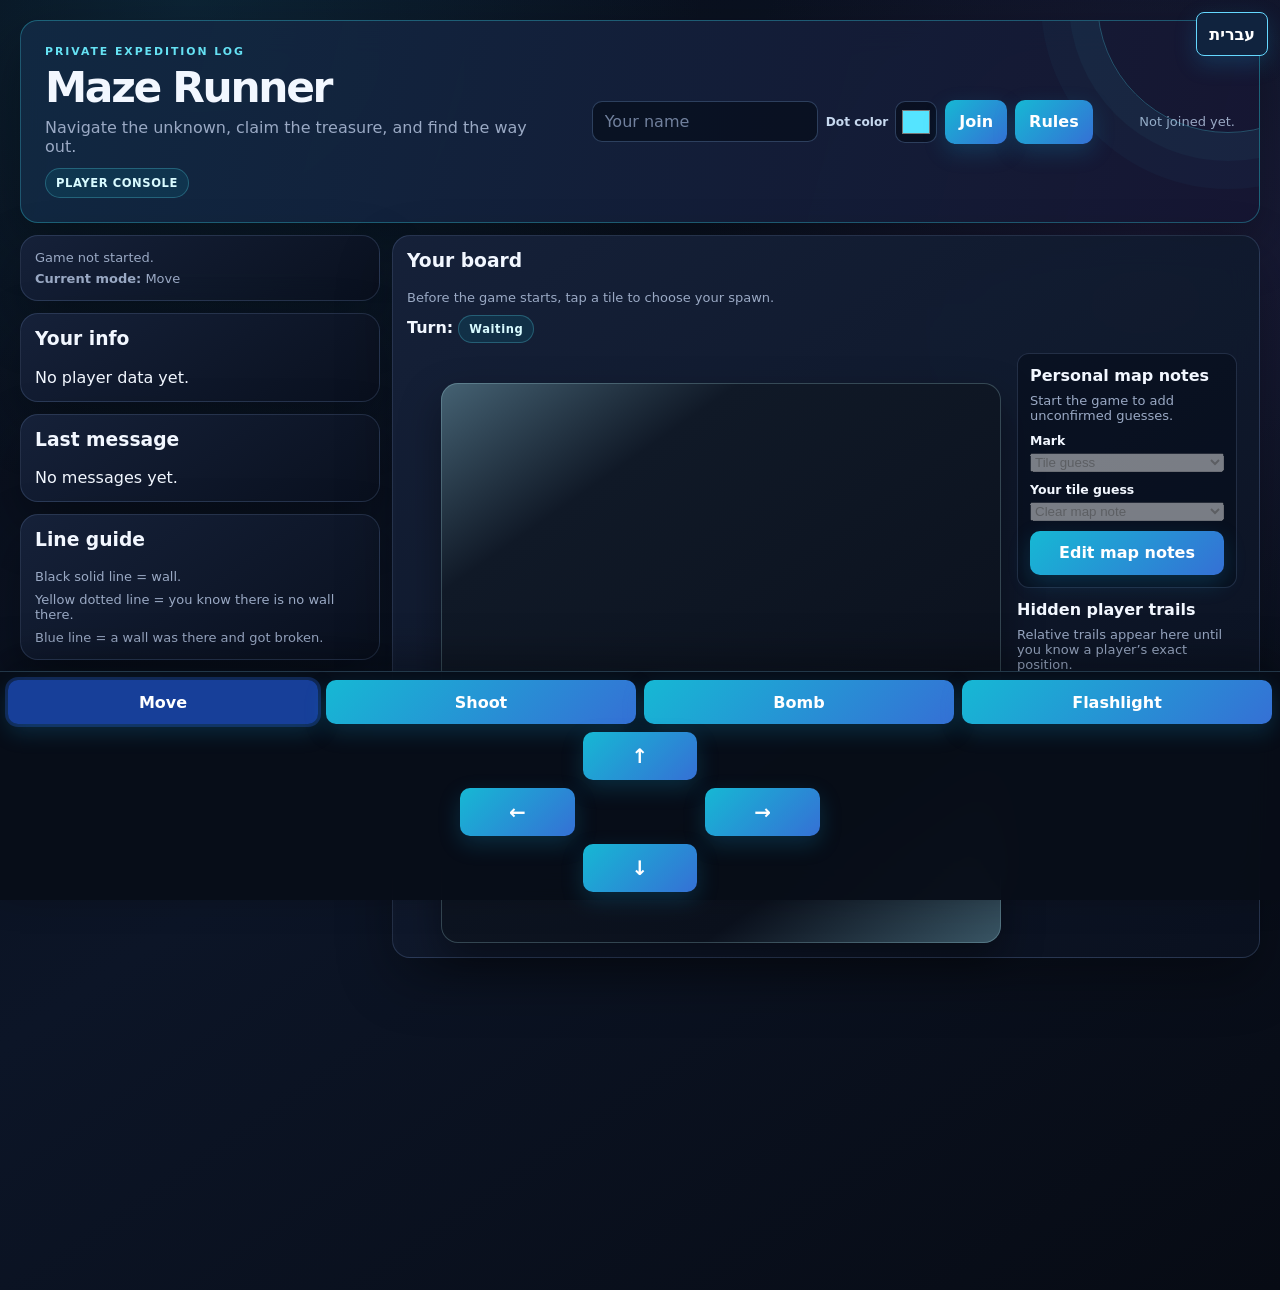
==== templates/index.html @ aaa7fb92 "Update index.html" ====
<!DOCTYPE html>
<html lang="en">
<head>
  <meta charset="UTF-8" />
  <title>Maze Game - Player</title>
  <meta name="viewport" content="width=device-width, initial-scale=1, viewport-fit=cover" />
  <script src="https://cdn.socket.io/4.7.5/socket.io.min.js"></script>
  <style>
    :root {
      --bg: #f2f3f7;
      --card: #ffffff;
      --text: #222;
      --muted: #666;
      --blue: #2f6df6;
      --blue-dark: #2357c8;
      --border: #e6e8ef;
      --shadow: 0 2px 10px rgba(0,0,0,0.06);
      --radius: 12px;
      --board-size: min(92vw, 520px);
      --cell-gap: 2px;
    }

    * { box-sizing: border-box; }
    body {
      margin: 0;
      font-family: Arial, sans-serif;
      background: var(--bg);
      color: var(--text);
      -webkit-tap-highlight-color: transparent;
    }

    .wrap {
      max-width: 1200px;
      margin: 0 auto;
      padding: 12px;
      padding-bottom: 220px;
    }

    .card {
      background: var(--card);
      border-radius: var(--radius);
      padding: 14px;
      box-shadow: var(--shadow);
      margin-bottom: 12px;
    }

    .layout {
      display: grid;
      grid-template-columns: 360px 1fr;
      gap: 12px;
      align-items: start;
    }

    .row {
      display: flex;
      gap: 8px;
      flex-wrap: wrap;
      align-items: center;
    }

    input, button, a.rulesBtn { font: inherit; }

    input {
      padding: 10px 12px;
      border-radius: 10px;
      border: 1px solid #ccc;
      min-width: 0;
    }

    button, a.rulesBtn {
      padding: 12px 14px;
      border: none;
      border-radius: 10px;
      cursor: pointer;
      background: var(--blue);
      color: white;
      min-height: 44px;
      text-decoration: none;
      display: inline-flex;
      align-items: center;
      justify-content: center;
    }

    button:hover, a.rulesBtn:hover { background: var(--blue-dark); }

    button.activeMode {
      outline: 3px solid rgba(47,109,246,0.25);
      background: #173f99;
    }

    .small {
      color: var(--muted);
      font-size: 13px;
    }

    .turnBadge {
      display: inline-block;
      padding: 6px 10px;
      border-radius: 999px;
      background: #111;
      color: white;
      font-size: 13px;
    }

    .turnBadge.yourTurn {
      background: #1e8e4e;
      border-color: #9af2ba;
      color: white;
      box-shadow: 0 0 0 3px rgba(112, 238, 154, 0.23), 0 0 22px rgba(76, 226, 128, 0.48);
      animation: turnPulse 1.15s ease-in-out infinite alternate;
    }

    @keyframes turnPulse {
      from { transform: scale(1); }
      to { transform: scale(1.06); }
    }

    .pill {
      display: inline-block;
      border-radius: 999px;
      padding: 6px 10px;
      background: #eef2ff;
      font-size: 13px;
      margin: 3px 4px 0 0;
    }

    .logs {
      max-height: 220px;
      overflow: auto;
      background: #fafafa;
      border: 1px solid var(--border);
      border-radius: 10px;
      padding: 8px;
      font-size: 14px;
    }

    .logs div {
      padding: 4px 0;
      border-bottom: 1px solid #efefef;
    }

    .boardOuter {
      display: grid;
      grid-template-columns: 28px 1fr;
      grid-template-rows: 24px 1fr;
      gap: 6px;
      align-items: start;
    }

    .cornerBox {
      width: 28px;
      height: 24px;
    }

    .colLabels {
      display: grid;
      grid-template-columns: repeat(10, 1fr);
      width: var(--board-size);
      font-size: 12px;
      color: var(--muted);
      text-align: center;
      font-weight: bold;
    }

    .rowLabels {
      display: grid;
      grid-template-rows: repeat(10, 1fr);
      height: var(--board-size);
      font-size: 12px;
      color: var(--muted);
      text-align: center;
      font-weight: bold;
    }

    .rowLabel {
      display: flex;
      align-items: center;
      justify-content: center;
    }

    .board {
      width: var(--board-size);
      height: var(--board-size);
      display: grid;
      grid-template-columns: repeat(10, 1fr);
      grid-template-rows: repeat(10, 1fr);
      gap: var(--cell-gap);
      touch-action: manipulation;
    }

    .cell {
      position: relative;
      overflow: hidden;
      border-radius: 6px;
      background: #c9d0dc;
      aspect-ratio: 1 / 1;
      cursor: pointer;
    }

    .cell img {
      width: 100%;
      height: 100%;
      display: block;
      object-fit: cover;
      user-select: none;
      pointer-events: none;
    }

    .unknown {
      background: #bfc7d4;
    }

    .playerTag {
      position: absolute;
      right: 2px;
      bottom: 2px;
      font-size: 9px;
      padding: 1px 4px;
      border-radius: 10px;
      background: rgba(0,0,0,0.78);
      color: white;
      max-width: 44px;
      overflow: hidden;
      white-space: nowrap;
      text-overflow: ellipsis;
      pointer-events: none;
      z-index: 6;
    }

    .youTag {
      background: rgba(47,109,246,0.95);
    }

    .edgeLine {
      position: absolute;
      pointer-events: none;
      z-index: 4;
    }

    .edgeTop, .edgeBottom {
      left: 12%;
      width: 76%;
      height: 0;
    }

    .edgeLeft, .edgeRight {
      top: 12%;
      height: 76%;
      width: 0;
    }

    .edgeTop { top: 0; }
    .edgeBottom { bottom: 0; }
    .edgeLeft { left: 0; }
    .edgeRight { right: 0; }

    .wallEdgeTop, .wallEdgeBottom {
      border-top: 3px solid rgba(0,0,0,0.95);
    }

    .wallEdgeLeft, .wallEdgeRight {
      border-left: 3px solid rgba(0,0,0,0.95);
    }

    .openEdgeTop, .openEdgeBottom {
      border-top: 2px dotted #ffd84d;
    }

    .openEdgeLeft, .openEdgeRight {
      border-left: 2px dotted #ffd84d;
    }

    .brokenEdgeTop, .brokenEdgeBottom {
      border-top: 3px solid #1e7bff;
    }

    .brokenEdgeLeft, .brokenEdgeRight {
      border-left: 3px solid #1e7bff;
    }

    .manualWallEdgeTop, .manualWallEdgeBottom { border-top: 2px dashed #d989ff; }
    .manualWallEdgeLeft, .manualWallEdgeRight { border-left: 2px dashed #d989ff; }

    .actionBar {
      position: fixed;
      left: 0;
      right: 0;
      bottom: 0;
      z-index: 50;
      background: rgba(255,255,255,0.98);
      border-top: 1px solid var(--border);
      box-shadow: 0 -4px 12px rgba(0,0,0,0.05);
      padding: 8px;
      padding-bottom: calc(8px + env(safe-area-inset-bottom));
    }

    .modeButtons {
      display: grid;
      grid-template-columns: repeat(4, 1fr);
      gap: 8px;
      margin-bottom: 8px;
    }

    .boardWorkspace {
      display: flex;
      align-items: flex-start;
      gap: 16px;
    }

    .mapNotesPanel {
      width: 220px;
      padding: 12px;
      border: 1px solid var(--border);
      border-radius: 12px;
      background: rgba(4, 10, 20, 0.45);
    }

    .mapNotesPanel h4 { margin: 0 0 8px; }
    .mapNotesPanel label { display: block; margin: 10px 0 4px; font-size: 0.78rem; font-weight: 700; }
    .mapNotesPanel select, .mapNotesPanel button { width: 100%; }

    .mapSidePanels { width: 220px; flex: 0 0 220px; display: grid; gap: 12px; }
    .otherMapsPanel { max-height: 390px; overflow-y: auto; padding-right: 3px; }
    .otherMapsPanel h4 { margin: 0 0 8px; }
    .trailCard { margin: 0 0 10px; padding: 9px; border: 1px solid rgba(120, 184, 213, 0.22); border-radius: 10px; background: rgba(5, 13, 25, 0.48); }
    .trailTitle { display: flex; justify-content: space-between; gap: 6px; margin-bottom: 6px; font-size: 0.76rem; font-weight: 800; }
    .trailBoard { display: grid; grid-template-columns: repeat(10, 1fr); gap: 2px; aspect-ratio: 1; }
    .trailCell { position: relative; min-width: 0; background: #101a29; border-radius: 2px; overflow: hidden; }
    .trailCell.unknown { background: #17233a; }
    .trailCell img { display: block; width: 100%; height: 100%; object-fit: cover; }
    .trailDot { position: absolute; width: 7px; height: 7px; left: 50%; top: 50%; transform: translate(-50%, -50%); border: 1px solid #07101d; border-radius: 50%; background: var(--trail-color); z-index: 7; }
    .trailGuess { position: absolute; top: 0; right: 1px; z-index: 6; color: #201500; font-size: 8px; font-weight: 900; }

    .manualGuess {
      position: absolute;
      top: 2px;
      right: 3px;
      z-index: 6;
      color: #201500;
      background: #f6c85a;
      border: 1px solid rgba(255,255,255,0.75);
      border-radius: 50%;
      width: 14px;
      height: 14px;
      line-height: 13px;
      text-align: center;
      font-size: 10px;
      font-weight: 900;
    }

    .arrowPad {
      display: grid;
      grid-template-columns: repeat(3, 1fr);
      gap: 8px;
      max-width: 360px;
      margin: 0 auto;
      direction: ltr;
    }

    .arrowPad .spacer { visibility: hidden; }

    .arrowBtn {
      font-size: 20px;
      font-weight: bold;
      min-height: 48px;
    }

    @media (max-width: 920px) {
      .layout { grid-template-columns: 1fr; }
    }

    @media (max-width: 640px) {
      .wrap {
        padding: 10px;
        padding-bottom: 260px;
      }

      .row {
        flex-direction: column;
        align-items: stretch;
      }

      .row input, .row button, .row a.rulesBtn {
        width: 100%;
      }

      .modeButtons {
        grid-template-columns: repeat(2, 1fr);
      }

      .boardWorkspace { align-items: stretch; flex-direction: column; }
      .mapSidePanels { width: auto; flex-basis: auto; }

      .board {
        width: min(96vw, 420px);
        height: min(96vw, 420px);
      }

      .colLabels { width: min(96vw, 420px); }
      .rowLabels { height: min(96vw, 420px); }
      .logs { max-height: 180px; }
    }
    /* Expedition-console visual system */
    :root {
      --bg: #080d18; --card: rgba(15, 24, 42, 0.92); --text: #f2f7ff; --muted: #9aa9c4;
      --blue: #16b8d4; --blue-dark: #0a8aa7; --border: rgba(133, 167, 218, 0.2);
      --shadow: 0 22px 55px rgba(0, 0, 0, 0.32); --radius: 18px;
      --board-size: min(92vw, 560px); --cell-gap: 3px;
    }
    body {
      min-height: 100vh; font-family: Inter, ui-sans-serif, system-ui, -apple-system, BlinkMacSystemFont, "Segoe UI", sans-serif;
      background: radial-gradient(circle at 15% 0%, rgba(24, 104, 139, 0.24), transparent 32rem), radial-gradient(circle at 90% 18%, rgba(97, 57, 143, 0.18), transparent 28rem), linear-gradient(145deg, #080d18 0%, #0c1527 48%, #070b14 100%);
      color: var(--text);
    }
    .wrap { max-width: 1320px; padding: 20px 20px calc(320px + env(safe-area-inset-bottom)); }
    .card { background: linear-gradient(145deg, rgba(22, 34, 58, 0.96), rgba(10, 17, 31, 0.96)); border: 1px solid var(--border); border-radius: var(--radius); box-shadow: var(--shadow); backdrop-filter: blur(16px); }
    .hero { display: flex; align-items: center; justify-content: space-between; gap: 20px; overflow: hidden; position: relative; padding: 24px; border-color: rgba(51, 203, 222, 0.36); background: linear-gradient(105deg, rgba(17, 41, 66, 0.98), rgba(22, 22, 50, 0.94)); }
    .hero::after { content: ""; position: absolute; width: 260px; height: 260px; right: -100px; top: -150px; border: 1px solid rgba(74, 215, 236, 0.3); border-radius: 50%; box-shadow: 0 0 0 28px rgba(74, 215, 236, 0.04), 0 0 0 56px rgba(74, 215, 236, 0.03); }
    .eyebrow { margin: 0 0 5px; color: #65e1f3; font-size: 0.68rem; font-weight: 800; letter-spacing: 0.18em; }
    .hero h1 { margin: 0; font-size: clamp(1.8rem, 4vw, 2.65rem); letter-spacing: -0.055em; }
    .hero p { margin: 6px 0 0; color: var(--muted); max-width: 500px; }
    .hero .row { position: relative; z-index: 1; }
    .role-chip, .turnBadge, .pill { border: 1px solid rgba(91, 217, 237, 0.28); background: rgba(10, 109, 134, 0.22); color: #d9fbff; letter-spacing: 0.05em; font-size: 0.72rem; font-weight: 800; }
    .role-chip { display: inline-flex; padding: 7px 10px; border-radius: 999px; margin-top: 12px; }
    .small { color: var(--muted); }
    input { color: var(--text); background: rgba(4, 10, 22, 0.6); border-color: rgba(123, 163, 218, 0.32); }
    input::placeholder { color: #71809d; }
    .colorPicker { display: inline-flex; align-items: center; gap: 7px; color: #c7d9ef; font-size: 0.76rem; font-weight: 750; white-space: nowrap; }
    .colorPicker input { width: 42px; min-width: 42px; height: 42px; padding: 4px; cursor: pointer; }
    button, a.rulesBtn { background: linear-gradient(135deg, #16b8d4, #3570d5); box-shadow: 0 8px 22px rgba(16, 156, 210, 0.22); font-weight: 750; }
    button:hover, a.rulesBtn:hover { background: linear-gradient(135deg, #32cde4, #4b82e0); }
    .logs { max-height: 280px; overflow-y: auto; overflow-x: hidden; background: rgba(4, 10, 20, 0.5); border-color: var(--border); color: #c6d4e9; }
    .logs div { min-height: 25px; border-color: rgba(148, 173, 209, 0.12); }
    #playerInfo, #lastMessage { max-height: 150px; overflow-y: auto; overflow-x: hidden; }
    .colLabels, .rowLabels { color: #b5c2d8; letter-spacing: 0.04em; }
    .board { padding: 9px; gap: var(--cell-gap); border-radius: 17px; background: linear-gradient(145deg, #456273, #101927 22%, #0b111d 78%, #395564); box-shadow: inset 0 0 0 1px rgba(176, 229, 237, 0.24), 0 18px 40px rgba(0,0,0,0.38); }
    .cell { border-radius: 5px; background: #101a29; box-shadow: inset 0 0 0 1px rgba(157, 199, 221, 0.12); transition: transform 150ms ease, filter 150ms ease; }
    .cell:hover { transform: translateY(-1px); filter: brightness(1.14); }
    .cell img { transform: scale(1.02); }
    .unknown { background: radial-gradient(circle at 35% 35%, rgba(65, 87, 123, 0.55), transparent 18%), linear-gradient(135deg, #17233a, #0b1220 65%); }
    .playerTag {
      left: 50%; right: auto; bottom: 4px; transform: translateX(-50%); padding: 0 0 11px;
      max-width: 86px; overflow: visible; border: 0; border-radius: 0; background: transparent;
      color: #ffffff; font-size: 9px; font-weight: 800; text-align: center;
      text-shadow: 1px 1px 0 #07101d, -1px -1px 0 #07101d, 1px -1px 0 #07101d, -1px 1px 0 #07101d;
      box-shadow: none;
    }
    .playerTag::after {
      content: ""; position: absolute; left: 50%; bottom: 0; width: 8px; height: 8px;
      transform: translateX(-50%); border: 2px solid #08101c; border-radius: 50%;
      background: var(--player-color, #ffcc55); box-shadow: 0 0 0 1px rgba(255,255,255,.28);
    }
    .youTag { background: transparent; }
    .youTag::after { background: #55e4ff; }
    .wallEdgeTop, .wallEdgeBottom { border-top-color: rgba(2, 5, 10, 0.98); }
    .wallEdgeLeft, .wallEdgeRight { border-left-color: rgba(2, 5, 10, 0.98); }
    .openEdgeTop, .openEdgeBottom { border-top-color: #f6c85a; }
    .openEdgeLeft, .openEdgeRight { border-left-color: #f6c85a; }
    .brokenEdgeTop, .brokenEdgeBottom { border-top-color: #52d8ff; }
    .brokenEdgeLeft, .brokenEdgeRight { border-left-color: #52d8ff; }
    .actionBar { background: rgba(8, 13, 24, 0.94); border-top-color: rgba(120, 184, 213, 0.25); box-shadow: 0 -12px 40px rgba(0,0,0,0.32); backdrop-filter: blur(20px); }
    @media (max-width: 640px) {
      :root { --board-size: min(calc(100vw - 82px), 420px); }
      .wrap { padding: 10px 10px calc(390px + env(safe-area-inset-bottom)); }
      .hero { align-items: flex-start; flex-direction: column; }
      .board { width: var(--board-size); height: var(--board-size); }
      .colLabels { width: var(--board-size); }
      .rowLabels { height: var(--board-size); }
      .logs { max-height: 220px; }
    }
  </style>
</head>
<body>
<div class="wrap">
  <div class="card hero">
    <div>
      <div class="eyebrow">PRIVATE EXPEDITION LOG</div>
      <h1>Maze Runner</h1>
      <p>Navigate the unknown, claim the treasure, and find the way out.</p>
      <span class="role-chip">PLAYER CONSOLE</span>
    </div>
    <div class="row">
      <input id="nameInput" placeholder="Your name">
      <label class="colorPicker" title="Choose your player dot color">
        <span>Dot color</span>
        <input id="colorInput" type="color" value="#55e4ff" aria-label="Player dot color">
      </label>
      <button onclick="joinPlayer()">Join</button>
      <a
        class="rulesBtn"
        href="https://docs.google.com/document/d/1V2dLYzytEPp-pj8lYusuTic1JNMxjCUr5TD_5PVWVbE/edit?tab=t.0"
        target="_blank"
        rel="noopener noreferrer"
      >Rules</a>
    </div>
    <div class="small" id="joinStatus">Not joined yet.</div>
  </div>

  <div class="layout">
    <div>
      <div class="card">
        <div class="small" id="gameStatus">Game not started.</div>
        <div class="small" id="socketInfo"></div>
        <div class="small" style="margin-top:6px;"><strong>Current mode:</strong> <span id="modeLabel">Move</span></div>
      </div>

      <div class="card">
        <h3 style="margin-top:0;">Your info</h3>
        <div id="playerInfo">No player data yet.</div>
      </div>

      <div class="card">
        <h3 style="margin-top:0;">Last message</h3>
        <div id="lastMessage">No messages yet.</div>
      </div>

      <div class="card">
        <h3 style="margin-top:0;">Line guide</h3>
        <div class="small">Black solid line = wall.</div>
        <div class="small" style="margin-top:8px;">Yellow dotted line = you know there is no wall there.</div>
        <div class="small" style="margin-top:8px;">Blue line = a wall was there and got broken.</div>
      </div>

      <div class="card">
        <h3 style="margin-top:0;">Recent log</h3>
        <div class="logs" id="logs"></div>
      </div>
    </div>

    <div>
      <div class="card">
        <h3 id="boardTitle" style="margin-top:0;">Your board</h3>
        <div class="small" id="boardHint">Before the game starts, tap a tile to choose your spawn.</div>
        <div style="margin:10px 0;"><strong>Turn:</strong> <span id="turnInfo" class="turnBadge">Waiting</span></div>

        <div class="boardWorkspace">
          <div class="boardOuter">
            <div class="cornerBox"></div>
            <div class="colLabels" id="colLabels"></div>
            <div class="rowLabels" id="rowLabels"></div>
            <div class="board" id="board"></div>
          </div>
          <div class="mapSidePanels">
            <aside class="mapNotesPanel">
              <h4>Personal map notes</h4>
              <div class="small" id="mapNoteHint">Start the game to add unconfirmed guesses.</div>
              <label for="manualNoteKind">Mark</label>
              <select id="manualNoteKind" aria-label="Map note type" onchange="updateMapNoteControls()" disabled>
                <option value="tile">Tile guess</option>
                <option value="wall">Wall guess</option>
              </select>
              <div id="tileGuessControls">
                <label for="manualTile">Your tile guess</label>
                <select id="manualTile" aria-label="Map note tile" disabled>
                  <option value="">Clear map note</option>
                  <option value="empty">empty</option>
                  <option value="treasure">treasure</option>
                  <option value="fake_treasure">fake_treasure</option>
                  <option value="exit">exit</option>
                  <option value="river">river</option>
                  <option value="river_start">river_start</option>
                  <option value="boat">boat</option>
                  <option value="raft">raft</option>
                  <option value="clinic">clinic</option>
                  <option value="er">er</option>
                  <option value="monster">monster</option>
                  <option value="devil">devil</option>
                  <option value="black_hole">black_hole</option>
                  <option value="flashlight">flashlight</option>
                  <option value="batteries">batteries</option>
                  <option value="armory">armory</option>
                </select>
              </div>
              <div id="wallGuessControls" hidden>
                <label for="manualWallDirection">Wall side from clicked square</label>
                <select id="manualWallDirection" aria-label="Map note wall direction" disabled>
                  <option value="up">up</option>
                  <option value="down">down</option>
                  <option value="left">left</option>
                  <option value="right">right</option>
                </select>
              </div>
              <button id="mapNoteToggle" onclick="toggleMapNotes()" disabled style="margin-top:10px;">Edit map notes</button>
            </aside>
            <aside class="otherMapsPanel">
              <h4>Hidden player trails</h4>
              <div class="small" id="otherMapsHint">Relative trails appear here until you know a player’s exact position.</div>
              <div id="otherMaps"></div>
            </aside>
          </div>
        </div>
      </div>
    </div>
  </div>
</div>

<div class="actionBar">
  <div class="modeButtons">
    <button id="mode-move" class="activeMode" onclick="setMode('move')">Move</button>
    <button id="mode-shoot" onclick="setMode('shoot')">Shoot</button>
    <button id="mode-bomb" onclick="setMode('bomb')">Bomb</button>
    <button id="mode-flash" onclick="setMode('flash')">Flashlight</button>
  </div>

  <div class="arrowPad">
    <div class="spacer"></div>
    <button class="arrowBtn" onclick="handleArrow('up')">↑</button>
    <div class="spacer"></div>

    <button class="arrowBtn" onclick="handleArrow('left')">←</button>
    <button class="spacer"></button>
    <button class="arrowBtn" onclick="handleArrow('right')">→</button>

    <div class="spacer"></div>
    <button class="arrowBtn" onclick="handleArrow('down')">↓</button>
    <div class="spacer"></div>
  </div>
</div>

<button id="languageSwitcher" type="button" style="position:fixed;top:12px;right:12px;z-index:9999;padding:8px 12px;border:1px solid #65d8ff;border-radius:8px;background:#10233e;color:#fff;font-weight:700;cursor:pointer;">&#1506;&#1489;&#1512;&#1497;&#1514;</button>
<script src="/static/translation.js?v=2"></script>
<script>
  const socket = io({
    reconnection: true,
    reconnectionAttempts: Infinity,
    reconnectionDelay: 800,
    reconnectionDelayMax: 5000,
    timeout: 20000
  });
  let state = null;
  let currentMode = "move";
  let mapNoteMode = false;

  const textureMap = {
    empty: "pixel_tiles/empty.png",
    treasure: "pixel_tiles/treasure.png",
    fake_treasure: "pixel_tiles/fake_treasure.png",
    exit: "pixel_tiles/exit.png",
    river: "pixel_tiles/river.png",
    river_start: "pixel_tiles/river_start.png",
    boat: "pixel_tiles/boat.png",
    raft: "pixel_tiles/raft.png",
    clinic: "pixel_tiles/clinic.png",
    er: "pixel_tiles/er.png",
    monster: "pixel_tiles/monster.png",
    devil: "pixel_tiles/devil.png",
    black_hole: "pixel_tiles/black_hole.png",
    flashlight: "pixel_tiles/flashlight.png",
    batteries: "pixel_tiles/batteries.png",
    armory: "pixel_tiles/armory.png",
    used_treasure: "pixel_tiles/treasure.png",
    used_fake_treasure: "pixel_tiles/fake_treasure.png",
    used_boat: "pixel_tiles/boat.png",
    used_raft: "pixel_tiles/raft.png",
    used_flashlight: "pixel_tiles/flashlight.png",
    used_batteries: "pixel_tiles/batteries.png",
    unknown: null
  };

  function joinPlayer() {
    const name = document.getElementById("nameInput").value.trim();
    const color = document.getElementById("colorInput").value;
    if (!name) {
      alert("Enter your name first.");
      return;
    }
    socket.emit("join_player", { name, color });
  }

  function setMode(mode) {
    currentMode = mode;
    document.getElementById("modeLabel").textContent =
      mode === "move" ? "Move" :
      mode === "shoot" ? "Shoot" :
      mode === "bomb" ? "Bomb" : "Flashlight";

    ["move", "shoot", "bomb", "flash"].forEach(m => {
      const btn = document.getElementById(`mode-${m}`);
      if (btn) btn.classList.toggle("activeMode", m === mode);
    });
  }

  function updateMapNoteControls() {
    const enabled = Boolean(state?.game_started && state?.you);
    const selector = document.getElementById("manualTile");
    const noteKind = document.getElementById("manualNoteKind");
    const wallDirection = document.getElementById("manualWallDirection");
    const toggle = document.getElementById("mapNoteToggle");
    const hint = document.getElementById("mapNoteHint");
    const tileControls = document.getElementById("tileGuessControls");
    const wallControls = document.getElementById("wallGuessControls");
    const wallMode = noteKind.value === "wall";
    selector.disabled = !enabled;
    noteKind.disabled = !enabled;
    wallDirection.disabled = !enabled;
    toggle.disabled = !enabled;
    tileControls.hidden = wallMode;
    wallControls.hidden = !wallMode;
    if (!enabled) {
      mapNoteMode = false;
      toggle.textContent = "Edit map notes";
      hint.textContent = "Start the game to add unconfirmed guesses.";
      return;
    }
    toggle.textContent = mapNoteMode ? "Stop editing notes" : "Edit map notes";
    hint.textContent = mapNoteMode
      ? (wallMode
        ? "Click a square to toggle a guessed wall on the selected side. This never uses a turn."
        : "Click any unconfirmed square to add or clear your tile guess. This never uses a turn.")
      : "Use this any time, even while another player is taking a turn.";
  }

  function toggleMapNotes() {
    if (!state?.game_started) return;
    mapNoteMode = !mapNoteMode;
    updateMapNoteControls();
  }

  function handleArrow(direction) {
    if (!state) return;

    if (currentMode === "move") {
      socket.emit("player_move", { direction });
    } else if (currentMode === "shoot") {
      socket.emit("player_shoot", { direction });
    } else if (currentMode === "bomb") {
      socket.emit("player_bomb", { direction });
    } else if (currentMode === "flash") {
      socket.emit("player_flashlight", { direction });
    }
  }

  function handleBoardClick(x, y) {
    if (!state || !state.you) return;
    if (!state.game_started) {
      const label = `${String.fromCharCode(65 + x)}${y + 1}`;
      if (window.confirm(`Choose ${label} at coordinates (${x}, ${y}) as your spawn tile?`)) {
        socket.emit("player_spawn", { x, y });
      }
    } else if (mapNoteMode) {
      if (document.getElementById("manualNoteKind").value === "wall") {
        socket.emit("player_toggle_map_wall_note", {
          x,
          y,
          direction: document.getElementById("manualWallDirection").value
        });
      } else {
        socket.emit("player_set_map_note", {
          x,
          y,
          tile: document.getElementById("manualTile").value
        });
      }
    }
  }

  function parseCoordinate(key) {
    return key.split(",").map(Number);
  }

  function getMapWindow() {
    if (!state?.you?.lost) return { startX: 0, startY: 0 };

    const current = state.lost_relative_position || { x: 0, y: 0 };
    const boardSize = state.board_size || 10;
    return {
      startX: current.x - Math.floor(boardSize / 2),
      startY: current.y - Math.floor(boardSize / 2),
    };
  }

  function buildBoardLabels() {
    const colLabels = document.getElementById("colLabels");
    const rowLabels = document.getElementById("rowLabels");
    const window = getMapWindow();

    colLabels.innerHTML = "";
    rowLabels.innerHTML = "";

    const columns = state?.you?.lost
      ? Array.from({ length: 10 }, (_, index) => window.startX + index)
      : ["A","B","C","D","E","F","G","H","I","J"];
    columns.forEach(label => {
      const div = document.createElement("div");
      div.textContent = label;
      colLabels.appendChild(div);
    });

    for (let index = 0; index < 10; index++) {
      const div = document.createElement("div");
      div.className = "rowLabel";
      div.textContent = state?.you?.lost ? window.startY + index : index + 1;
      rowLabels.appendChild(div);
    }
  }

  function edgeExists(edgeList, a, b) {
    if (!edgeList) return false;
    return edgeList.some(edge => {
      const [p1, p2] = edge;
      return (
        (p1[0] === a[0] && p1[1] === a[1] && p2[0] === b[0] && p2[1] === b[1]) ||
        (p2[0] === a[0] && p2[1] === a[1] && p1[0] === b[0] && p1[1] === b[1])
      );
    });
  }

  function addEdgeMarker(cell, side, kind) {
    const div = document.createElement("div");
    div.className = `edgeLine edge${side} ${kind}Edge${side}`;
    cell.appendChild(div);
  }

  function addUniqueEdgeMarkers(cell, edgeList, kind, x, y, displayX, displayY) {
    // Every shared edge is drawn by exactly one cell. Top/left own an edge
    // inside the visible grid; bottom/right are only needed at its boundary.
    if (edgeExists(edgeList, [x, y], [x, y - 1])) addEdgeMarker(cell, "Top", kind);
    if (edgeExists(edgeList, [x, y], [x - 1, y])) addEdgeMarker(cell, "Left", kind);
    if (displayY === 9 && edgeExists(edgeList, [x, y], [x, y + 1])) addEdgeMarker(cell, "Bottom", kind);
    if (displayX === 9 && edgeExists(edgeList, [x, y], [x + 1, y])) addEdgeMarker(cell, "Right", kind);
  }

  function escapeHtml(str) {
    return String(str ?? "")
      .replaceAll("&", "&amp;")
      .replaceAll("<", "&lt;")
      .replaceAll(">", "&gt;");
  }

  function scrollLogsToBottom() {
    const el = document.getElementById("logs");
    if (!el) return;
    el.scrollTop = el.scrollHeight;
  }

  function updateInfo() {
    if (!state || !state.you) return;

    const you = state.you;
    const items = Object.entries(you.items || {})
      .filter(([k, v]) => v)
      .map(([k]) => `<span class="pill">${escapeHtml(k)}</span>`)
      .join("") || "<span class='small'>No items yet.</span>";
    const publicPositions = state.public_revealed_players || [];
    const publicPositionList = publicPositions.length
      ? publicPositions.map(player => `${escapeHtml(player.name)}: ${player.x}, ${player.y}`).join(" · ")
      : "<span class='small'>None.</span>";

    document.getElementById("playerInfo").innerHTML = `
      <div><strong>Name:</strong> ${escapeHtml(you.name)}</div>
      <div><strong>Alive:</strong> ${you.alive ? "Yes" : "No"}</div>
      <div><strong>Spawned:</strong> ${you.spawned ? "Yes" : "No"}</div>
      <div><strong>Lost:</strong> ${you.lost ? "Yes" : "No"}</div>
      <div><strong>Position:</strong> ${you.lost ? "Hidden (use your relative map)" : (you.x === null ? "-" : `${you.x}, ${you.y}`)}</div>
      <div><strong>Injuries:</strong> ${you.injuries}</div>
      <div><strong>Bullets:</strong> ${you.bullets}</div>
      <div><strong>Bombs:</strong> ${you.bombs}</div>
      <div style="margin-top:8px;"><strong>Items:</strong></div>
      <div>${items}</div>
      <div style="margin-top:8px;"><strong>Public positions:</strong></div>
      <div>${publicPositionList}</div>
    `;

    document.getElementById("lastMessage").textContent = you.last_message || "";

    if (!state.game_started) {
      document.getElementById("turnInfo").textContent = "Not started";
      document.getElementById("turnInfo").classList.remove("yourTurn");
      document.getElementById("gameStatus").textContent = "Waiting for manager to start the game.";
    } else if (state.game_over) {
      document.getElementById("turnInfo").textContent = "Game Over";
      document.getElementById("turnInfo").classList.remove("yourTurn");
      document.getElementById("gameStatus").textContent =
        state.winner_reason ? `Winner: ${escapeHtml(state.winner_reason)}` : "Game Over";
    } else {
      document.getElementById("turnInfo").textContent = state.is_your_turn
        ? "YOUR TURN"
        : (state.current_turn_name || "Unknown");
      document.getElementById("turnInfo").classList.toggle("yourTurn", Boolean(state.is_your_turn));
      document.getElementById("gameStatus").textContent =
        state.is_your_turn ? "It is your turn." : "Wait for your turn.";
    }

    document.getElementById("logs").innerHTML =
      (state.logs || []).map(line => `<div>${escapeHtml(line)}</div>`).join("");
    updateMapNoteControls();

    if (you.lost) {
      const tiles = Object.keys(state.your_known_tiles || {}).map(parseCoordinate);
      const columns = new Set(tiles.map(([x]) => x)).size;
      const rows = new Set(tiles.map(([, y]) => y)).size;
      document.getElementById("boardTitle").textContent = "Lost-path map";
      document.getElementById("boardHint").textContent =
        `Relative coordinates only — mapped columns: ${columns}/10, rows: ${rows}/10. Map all 10 of each to recover.`;
    } else {
      document.getElementById("boardTitle").textContent = "Your board";
      document.getElementById("boardHint").textContent = state.game_started
        ? "Your discovered map. Personal map notes are shown beside the board."
        : "Before the game starts, tap a tile to choose your spawn.";
    }
  }

  function buildBoard() {
    const boardEl = document.getElementById("board");
    boardEl.innerHTML = "";
    if (!state || !state.you) return;

    const knownTiles = state.your_known_tiles || {};
    const manualTiles = state.your_manual_tiles || {};
    const manualWallEdges = state.your_manual_wall_edges || [];
    const knownPlayers = state.your_known_players || {};
    const openEdges = state.your_known_open_edges || [];
    const brokenEdges = state.your_known_broken_walls || [];
    const knownWallEdges = state.your_known_wall_edges || [];
    const window = getMapWindow();
    const lostMap = Boolean(state.you.lost);
    const relativePosition = state.lost_relative_position || { x: 0, y: 0 };
    const publicPositions = state.public_revealed_players || [];

    for (let displayY = 0; displayY < 10; displayY++) {
      for (let displayX = 0; displayX < 10; displayX++) {
        const x = window.startX + displayX;
        const y = window.startY + displayY;
        const key = `${x},${y}`;
        const confirmedTile = knownTiles[key];
        const manualTile = manualTiles[key];
        const tile = confirmedTile || manualTile || "unknown";
        const isManualTile = !confirmedTile && Boolean(manualTile);

        const cell = document.createElement("div");
        cell.className = "cell" + (tile === "unknown" ? " unknown" : "") + (isManualTile ? " manual" : "");
        cell.title = `${lostMap ? `relative ${x},${y}` : `${x},${y}`}${isManualTile ? `: unconfirmed ${manualTile}` : ""}`;
        cell.onclick = () => handleBoardClick(x, y);

        const texture = textureMap[tile];
        if (texture) {
          const img = document.createElement("img");
          img.src = `/static/${texture}`;
          img.alt = tile;
          cell.appendChild(img);
        }

        if (isManualTile) {
          const guess = document.createElement("div");
          guess.className = "manualGuess";
          guess.textContent = "?";
          guess.title = "Unconfirmed map note";
          cell.appendChild(guess);
        }

        if (state.game_started) {
          if (!lostMap && y === 0) addEdgeMarker(cell, "Top", "wall");
          if (!lostMap && y === 9) addEdgeMarker(cell, "Bottom", "wall");
          if (!lostMap && x === 0) addEdgeMarker(cell, "Left", "wall");
          if (!lostMap && x === 9) addEdgeMarker(cell, "Right", "wall");

          addUniqueEdgeMarkers(cell, knownWallEdges, "wall", x, y, displayX, displayY);
          addUniqueEdgeMarkers(cell, openEdges, "open", x, y, displayX, displayY);
          addUniqueEdgeMarkers(cell, brokenEdges, "broken", x, y, displayX, displayY);
          addUniqueEdgeMarkers(cell, manualWallEdges, "manualWall", x, y, displayX, displayY);
        }

        const publicHere = lostMap
          ? []
          : publicPositions.filter(player => player.x === x && player.y === y);

        if (state.game_started && (tile !== "unknown" || publicHere.length > 0)) {
          let markerIndex = 0;
          const displayedSids = new Set();

          if (
            state.you &&
            (lostMap
              ? relativePosition.x === x && relativePosition.y === y
              : state.you.x === x && state.you.y === y)
          ) {
            const selfTag = document.createElement("div");
            selfTag.className = "playerTag youTag";
            selfTag.style.bottom = `${20 + markerIndex * 12}px`;
            selfTag.style.setProperty("--player-color", state.you.color || "#55e4ff");
            selfTag.textContent = state.you.name || "YOU";
            cell.appendChild(selfTag);
            displayedSids.add(state.you.sid);
            markerIndex++;
          }

          [...(knownPlayers[key] || []), ...publicHere].forEach((p) => {
            if (displayedSids.has(p.sid)) return;

            const tag = document.createElement("div");
            tag.className = "playerTag";
            tag.style.bottom = `${20 + markerIndex * 12}px`;
            tag.style.setProperty("--player-color", p.color || "#ffcc55");
            tag.textContent = p.name;
            cell.appendChild(tag);
            displayedSids.add(p.sid);
            markerIndex++;
          });
        }

        boardEl.appendChild(cell);
      }
    }
  }

  function buildOtherPlayerMaps() {
    const container = document.getElementById("otherMaps");
    if (!container) return;
    container.innerHTML = "";
    const trails = [...(state?.hidden_player_maps || [])];
    const riverTiles = state?.river_map?.tiles || {};
    if (Object.keys(riverTiles).length) {
      trails.unshift({
        name: "Shared river map",
        riverMap: true,
        tiles: riverTiles,
        open_edges: state.river_map.open_edges || [],
        broken_walls: state.river_map.broken_walls || [],
        wall_edges: state.river_map.wall_edges || [],
        relative_position: { x: 0, y: 0 },
        showPosition: false
      });
    }
    if (!trails.length) {
      container.innerHTML = '<div class="small">No hidden player trails right now.</div>';
      return;
    }

    trails.forEach(trail => {
      const card = document.createElement("div");
      card.className = "trailCard";
      const title = document.createElement("div");
      title.className = "trailTitle";
      title.innerHTML = `<span>${escapeHtml(trail.name)}</span><span>${trail.riverMap ? "river map" : (trail.lost ? "lost map" : "relative trail")}</span>`;
      card.appendChild(title);

      const board = document.createElement("div");
      board.className = "trailBoard";
      const current = trail.relative_position || { x: 0, y: 0 };
      const startX = current.x - 5;
      const startY = current.y - 5;
      const tiles = trail.tiles || {};
      const openEdges = trail.open_edges || [];
      const brokenEdges = trail.broken_walls || [];
      const wallEdges = trail.wall_edges || [];

      for (let displayY = 0; displayY < 10; displayY++) {
        for (let displayX = 0; displayX < 10; displayX++) {
          const x = startX + displayX;
          const y = startY + displayY;
          const key = `${x},${y}`;
          const confirmedTile = tiles[key];
          const tile = confirmedTile || "unknown";
          const cell = document.createElement("div");
          cell.className = "trailCell" + (tile === "unknown" ? " unknown" : "");
          cell.title = `relative trail ${x},${y}`;

          const texture = textureMap[tile];
          if (texture) {
            const img = document.createElement("img");
            img.src = `/static/${texture}`;
            img.alt = tile;
            cell.appendChild(img);
          }
          addUniqueEdgeMarkers(cell, wallEdges, "wall", x, y, displayX, displayY);
          addUniqueEdgeMarkers(cell, openEdges, "open", x, y, displayX, displayY);
          addUniqueEdgeMarkers(cell, brokenEdges, "broken", x, y, displayX, displayY);
          if (trail.showPosition !== false && current.x === x && current.y === y) {
            const dot = document.createElement("div");
            dot.className = "trailDot";
            dot.style.setProperty("--trail-color", trail.color || "#ffcc55");
            dot.title = `${trail.name}'s relative position`;
            cell.appendChild(dot);
          }
          board.appendChild(cell);
        }
      }
      card.appendChild(board);
      container.appendChild(card);
    });
  }

  socket.on("connected", data => {
    document.getElementById("socketInfo").textContent = `Socket ID: ${data.sid}`;
  });

  socket.on("disconnect", () => {
    document.getElementById("joinStatus").textContent = "Connection lost. Reconnecting...";
  });

  socket.on("connect_error", () => {
    document.getElementById("joinStatus").textContent = "Cannot reach the game. Retrying...";
  });

  socket.on("joined_as_player", data => {
    document.getElementById("joinStatus").textContent = `Joined as ${data.name}`;
    const joined = window.translateGameText?.("Joined as") ?? "Joined as";
    const chooseSpawn = window.translateGameText?.("Choose a spawn tile by tapping the board.")
      ?? "Choose a spawn tile by tapping the board.";
    window.alert(`${joined} ${data.name}. ${chooseSpawn}`);
  });

  socket.on("resumed_as_player", data => {
    document.getElementById("joinStatus").textContent = `Reconnected as ${data.name}. Your game was restored.`;
  });

  socket.on("reconnect_claim_pending", data => {
    document.getElementById("joinStatus").textContent =
      `Waiting for the manager to approve reconnecting as ${data.name}.`;
  });

  socket.on("reconnect_claim_rejected", data => {
    document.getElementById("joinStatus").textContent = data.message;
  });

  socket.on("resume_failed", data => {
    document.getElementById("joinStatus").textContent = data.message;
  });

  socket.on("player_state", data => {
    state = data;
    buildBoardLabels();
    updateInfo();
    buildBoard();
    buildOtherPlayerMaps();
    scrollLogsToBottom();
    window.applyGameTranslations?.();
  });

  socket.on("error_message", data => {
    alert(window.translateGameText?.(data.message) ?? data.message);
  });
</script>
</body>
</html>
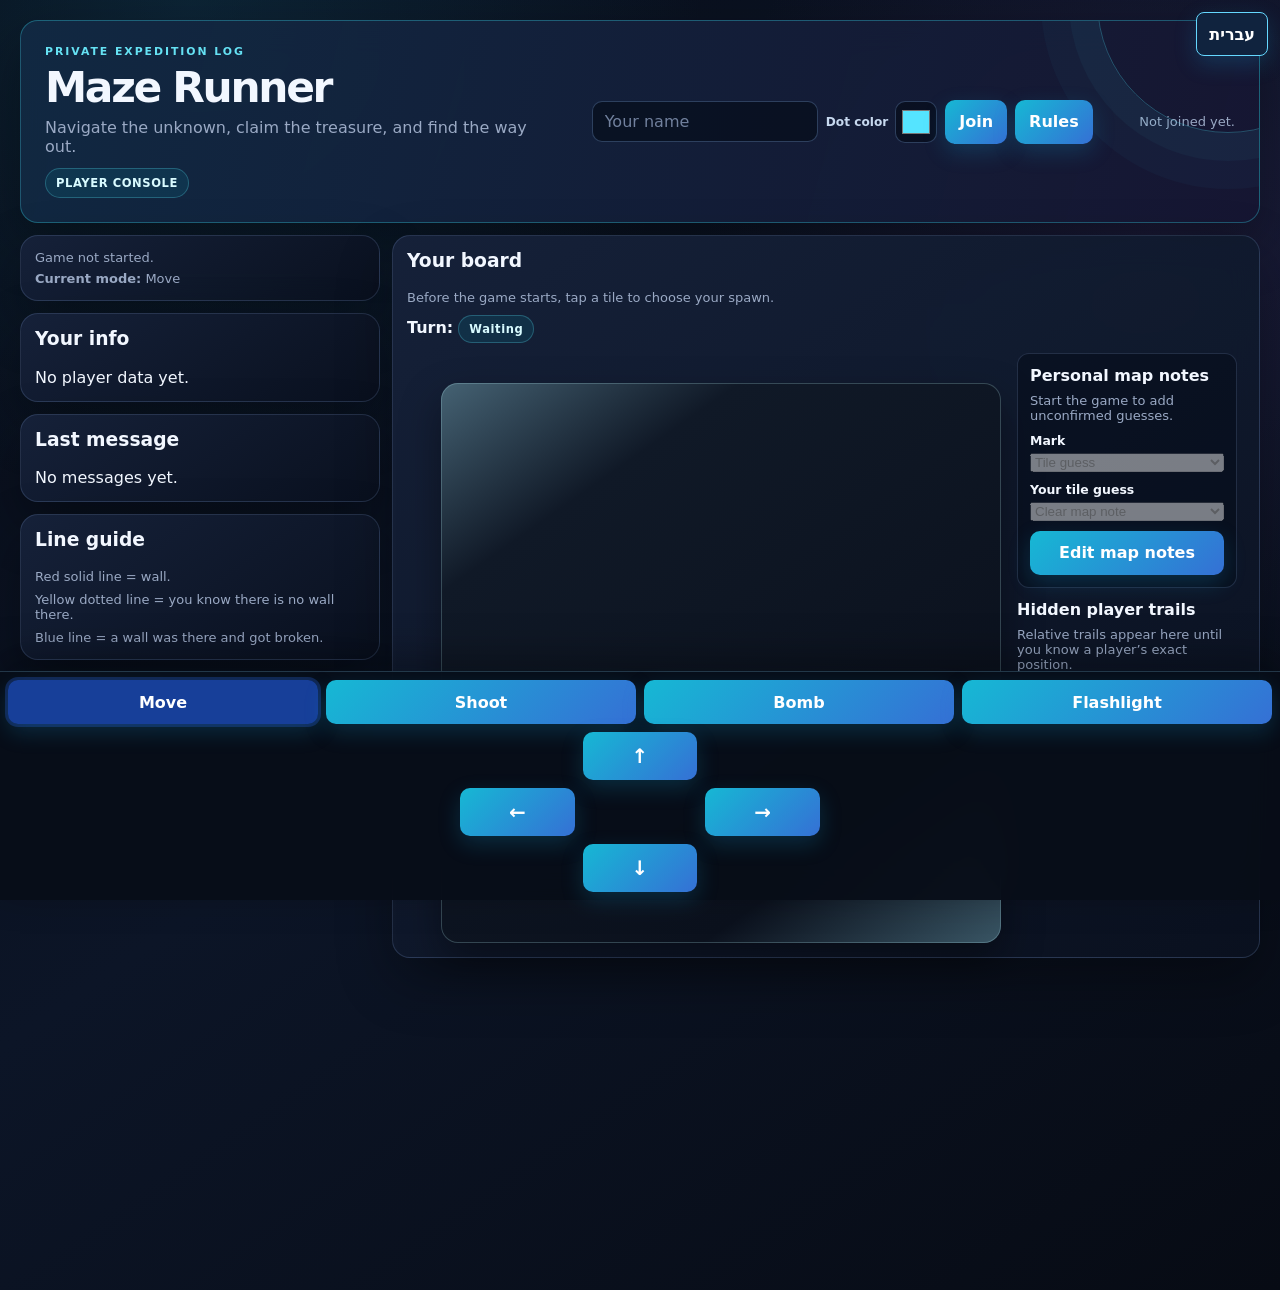
==== commit 1f982e90: "Update index.html" ====
--- a/templates/index.html
+++ b/templates/index.html
@@ -451,9 +451,9 @@
       background: var(--player-color, #ffcc55); box-shadow: 0 0 0 1px rgba(255,255,255,.28);
     }
     .youTag { background: transparent; }
-    .youTag::after { background: #55e4ff; }
-    .wallEdgeTop, .wallEdgeBottom { border-top-color: rgba(2, 5, 10, 0.98); }
-    .wallEdgeLeft, .wallEdgeRight { border-left-color: rgba(2, 5, 10, 0.98); }
+    .youTag::after { background: var(--player-color, #55e4ff); }
+    .wallEdgeTop, .wallEdgeBottom { border-top-color: #e53935; }
+    .wallEdgeLeft, .wallEdgeRight { border-left-color: #e53935; }
     .openEdgeTop, .openEdgeBottom { border-top-color: #f6c85a; }
     .openEdgeLeft, .openEdgeRight { border-left-color: #f6c85a; }
     .brokenEdgeTop, .brokenEdgeBottom { border-top-color: #52d8ff; }
@@ -516,7 +516,7 @@
 
       <div class="card">
         <h3 style="margin-top:0;">Line guide</h3>
-        <div class="small">Black solid line = wall.</div>
+        <div class="small">Red solid line = wall.</div>
         <div class="small" style="margin-top:8px;">Yellow dotted line = you know there is no wall there.</div>
         <div class="small" style="margin-top:8px;">Blue line = a wall was there and got broken.</div>
       </div>
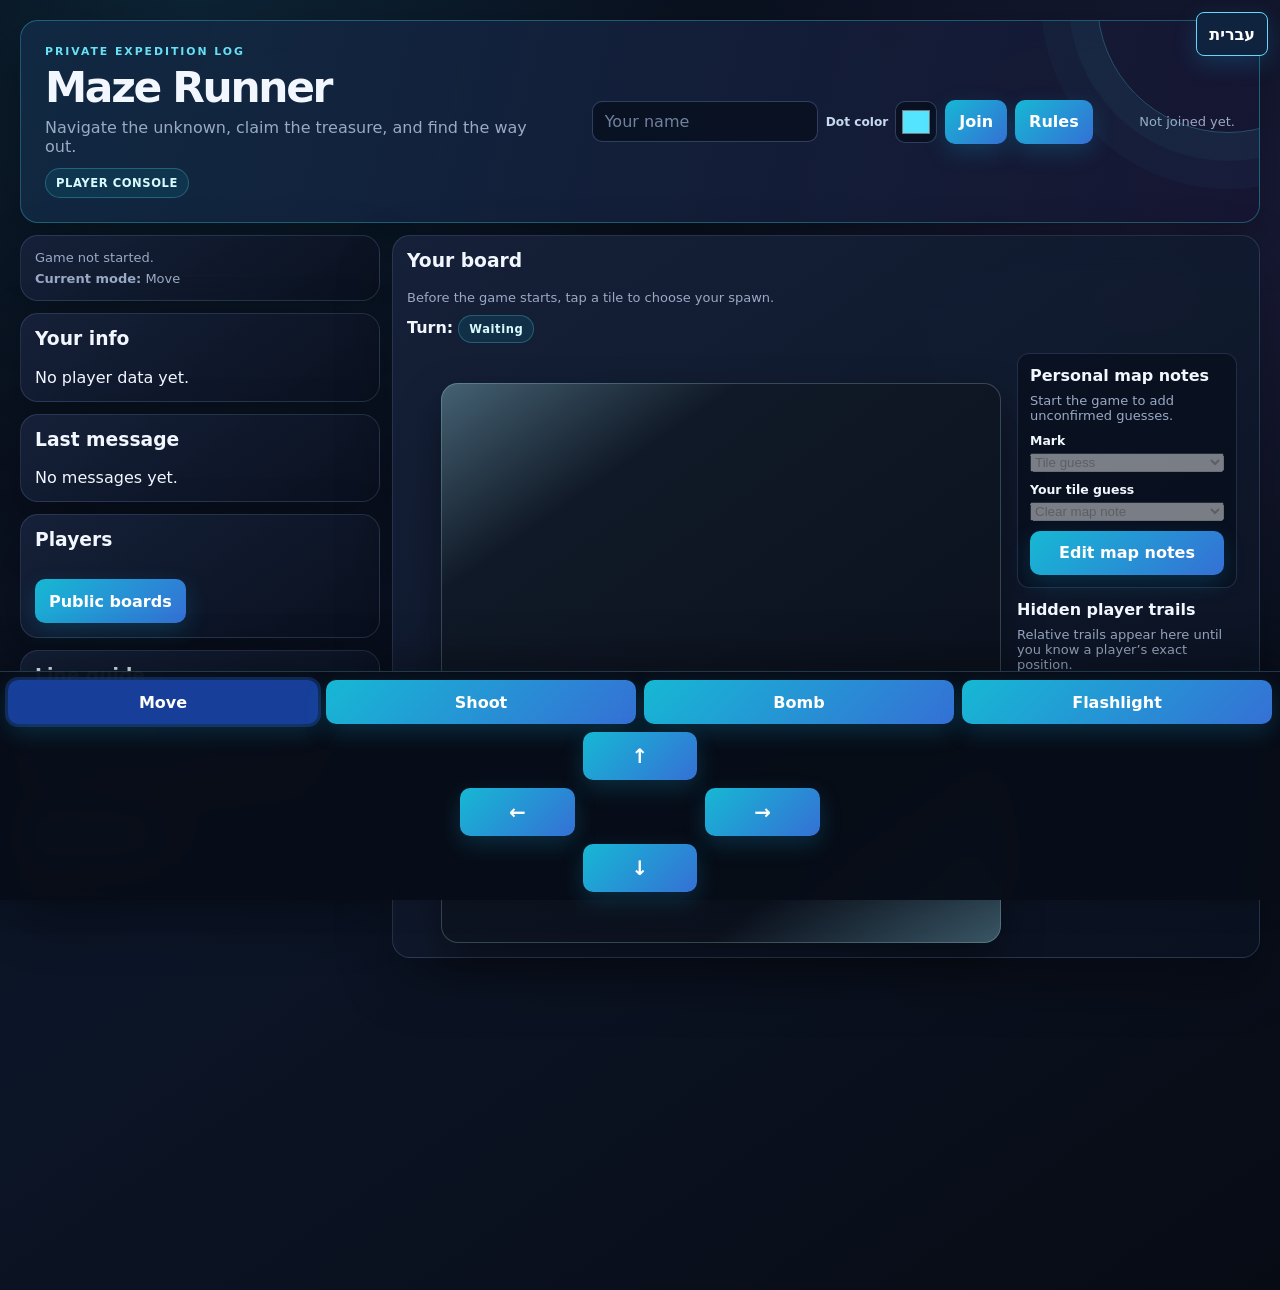
==== commit ea51ced3: "Update index.html" ====
--- a/templates/index.html
+++ b/templates/index.html
@@ -4,7 +4,7 @@
   <meta charset="UTF-8" />
   <title>Maze Game - Player</title>
   <meta name="viewport" content="width=device-width, initial-scale=1, viewport-fit=cover" />
-  <script src="https://cdn.socket.io/4.7.5/socket.io.min.js"></script>
+  <script src="/static/socket.io.min.js"></script>
   <style>
     :root {
       --bg: #f2f3f7;
@@ -451,6 +451,7 @@
       background: var(--player-color, #ffcc55); box-shadow: 0 0 0 1px rgba(255,255,255,.28);
     }
     .youTag { background: transparent; }
+    .birthLabel { position:absolute; bottom:1px; left:2px; right:2px; z-index:7; background:rgba(10,18,30,.9); color:#fff; font-size:9px; line-height:12px; text-align:center; white-space:nowrap; overflow:hidden; text-overflow:ellipsis; pointer-events:none; }
     .youTag::after { background: var(--player-color, #55e4ff); }
     .wallEdgeTop, .wallEdgeBottom { border-top-color: #e53935; }
     .wallEdgeLeft, .wallEdgeRight { border-left-color: #e53935; }
@@ -469,6 +470,8 @@
       .logs { max-height: 220px; }
     }
   </style>
+  <link rel="stylesheet" href="/static/game-ui.css">
+  <script src="/static/game-ui.js"></script>
 </head>
 <body>
 <div class="wrap">
@@ -512,6 +515,12 @@
       <div class="card">
         <h3 style="margin-top:0;">Last message</h3>
         <div id="lastMessage">No messages yet.</div>
+      </div>
+
+      <div class="card">
+        <h3 style="margin-top:0;">Players</h3>
+        <div id="publicStats" class="publicStats"></div>
+        <a class="rulesBtn" href="/boards" target="_blank" style="margin-top:10px;">Public boards</a>
       </div>
 
       <div class="card">
@@ -837,6 +846,7 @@
     if (!state || !state.you) return;
 
     const you = state.you;
+    drawPlayerStats(document.getElementById('publicStats'), state.players || []);
     const items = Object.entries(you.items || {})
       .filter(([k, v]) => v)
       .map(([k]) => `<span class="pill">${escapeHtml(k)}</span>`)
@@ -914,6 +924,14 @@
     const knownWallEdges = state.your_known_wall_edges || [];
     const window = getMapWindow();
     const lostMap = Boolean(state.you.lost);
+    let legend = document.getElementById('birthLegend');
+    if (!legend) {
+      legend = document.createElement('div');
+      legend.id = 'birthLegend';
+      legend.className = 'birthLegend';
+      boardEl.closest('.boardWorkspace').after(legend);
+    }
+    drawBirthLegend(legend, state.birth_spots || {}, lostMap);
     const relativePosition = state.lost_relative_position || { x: 0, y: 0 };
     const publicPositions = state.public_revealed_players || [];
 
@@ -964,39 +982,12 @@
           ? []
           : publicPositions.filter(player => player.x === x && player.y === y);
 
-        if (state.game_started && (tile !== "unknown" || publicHere.length > 0)) {
-          let markerIndex = 0;
-          const displayedSids = new Set();
-
-          if (
-            state.you &&
-            (lostMap
-              ? relativePosition.x === x && relativePosition.y === y
-              : state.you.x === x && state.you.y === y)
-          ) {
-            const selfTag = document.createElement("div");
-            selfTag.className = "playerTag youTag";
-            selfTag.style.bottom = `${20 + markerIndex * 12}px`;
-            selfTag.style.setProperty("--player-color", state.you.color || "#55e4ff");
-            selfTag.textContent = state.you.name || "YOU";
-            cell.appendChild(selfTag);
-            displayedSids.add(state.you.sid);
-            markerIndex++;
-          }
-
-          [...(knownPlayers[key] || []), ...publicHere].forEach((p) => {
-            if (displayedSids.has(p.sid)) return;
-
-            const tag = document.createElement("div");
-            tag.className = "playerTag";
-            tag.style.bottom = `${20 + markerIndex * 12}px`;
-            tag.style.setProperty("--player-color", p.color || "#ffcc55");
-            tag.textContent = p.name;
-            cell.appendChild(tag);
-            displayedSids.add(p.sid);
-            markerIndex++;
-          });
-        }
+        const birthNames = (state.birth_spots?.[key] || []).map(owner => owner.name);
+        drawBirthLabel(cell, birthNames);
+
+        const occupants = [...(knownPlayers[key] || []), ...publicHere];
+        if (lostMap ? relativePosition.x === x && relativePosition.y === y : state.you.x === x && state.you.y === y) occupants.unshift(state.you);
+        drawPlayerDots(cell, occupants, state.you.sid);
 
         boardEl.appendChild(cell);
       }
@@ -1118,7 +1109,18 @@
   });
 
   socket.on("player_state", data => {
+    const newTurn = data.game_started && !data.game_over && data.is_your_turn &&
+      (!state?.is_your_turn || state.turn_number !== data.turn_number || state.you?.sid !== data.you?.sid);
     state = data;
+    if (newTurn) { setMode('move'); mapNoteMode = false; }
+    let notice = document.getElementById('pendingNotice');
+    if (!notice) {
+      notice = document.createElement('div'); notice.id = 'pendingNotice'; notice.className = 'pendingNotice';
+      notice.setAttribute('role', 'status'); document.getElementById('board').closest('.boardWorkspace').before(notice);
+    }
+    notice.hidden = !state.pending_black_hole;
+    const pendingPlayer = (state.players || []).find(p => p.sid === state.pending_black_hole?.player_sid);
+    notice.textContent = state.pending_black_hole ? `Pending black hole: ${pendingPlayer?.name || ''}. Waiting for manager placement.` : '';
     buildBoardLabels();
     updateInfo();
     buildBoard();
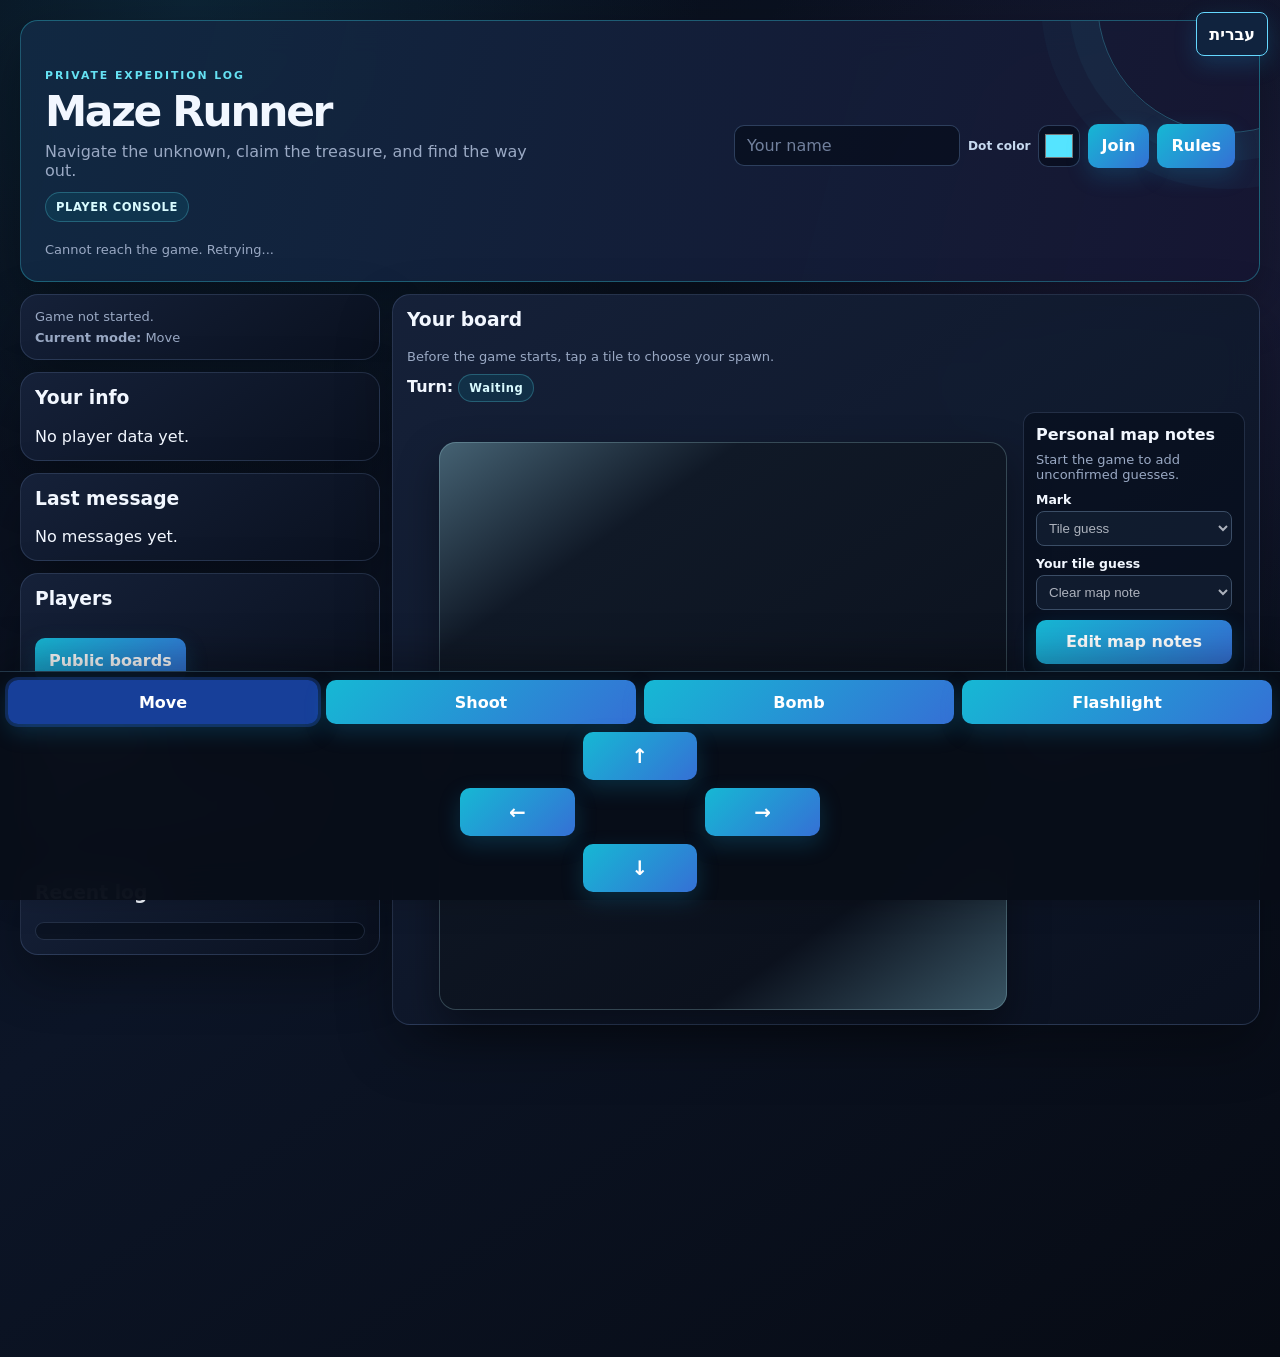
==== commit 3eac1a7e: "Update index.html" ====
--- a/templates/index.html
+++ b/templates/index.html
@@ -593,7 +593,7 @@
             </aside>
             <aside class="otherMapsPanel">
               <h4>Hidden player trails</h4>
-              <div class="small" id="otherMapsHint">Relative trails appear here until you know a player’s exact position.</div>
+              <div class="small" id="otherMapsHint">Relative trails appear here until you know a player's exact position.</div>
               <div id="otherMaps"></div>
             </aside>
           </div>
@@ -740,6 +740,7 @@
   }
 
   function handleBoardClick(x, y) {
+    if (!state?.game_started && (!state?.board_ready || state?.you?.spawned)) return;
     if (!state || !state.you) return;
     if (!state.game_started) {
       const label = `${String.fromCharCode(65 + x)}${y + 1}`;
@@ -768,13 +769,16 @@
   }
 
   function getMapWindow() {
-    if (!state?.you?.lost) return { startX: 0, startY: 0 };
+    if (!state?.you?.lost) return { startX: 0, startY: 0, size:10 };
 
     const current = state.lost_relative_position || { x: 0, y: 0 };
-    const boardSize = state.board_size || 10;
+    const riverPlayers=state.you.lost_kind==='river' ? state.river_map?.players||[] : [];
+    const xs=[current.x,...riverPlayers.map(p=>p.x)],ys=[current.y,...riverPlayers.map(p=>p.y)];
+    const boardSize = Math.max(10,Math.max(...xs)-Math.min(...xs)+3,Math.max(...ys)-Math.min(...ys)+3);
+    const centerX=Math.floor((Math.max(...xs)+Math.min(...xs))/2),centerY=Math.floor((Math.max(...ys)+Math.min(...ys))/2);
     return {
-      startX: current.x - Math.floor(boardSize / 2),
-      startY: current.y - Math.floor(boardSize / 2),
+      startX: centerX - Math.floor(boardSize / 2),
+      startY: centerY - Math.floor(boardSize / 2), size:boardSize,
     };
   }
 
@@ -787,7 +791,7 @@
     rowLabels.innerHTML = "";
 
     const columns = state?.you?.lost
-      ? Array.from({ length: 10 }, (_, index) => window.startX + index)
+      ? Array.from({ length: window.size }, (_, index) => window.startX + index)
       : ["A","B","C","D","E","F","G","H","I","J"];
     columns.forEach(label => {
       const div = document.createElement("div");
@@ -795,7 +799,9 @@
       colLabels.appendChild(div);
     });
 
-    for (let index = 0; index < 10; index++) {
+    colLabels.style.gridTemplateColumns=`repeat(${window.size},1fr)`;
+    rowLabels.style.gridTemplateRows=`repeat(${window.size},1fr)`;
+    for (let index = 0; index < window.size; index++) {
       const div = document.createElement("div");
       div.className = "rowLabel";
       div.textContent = state?.you?.lost ? window.startY + index : index + 1;
@@ -820,13 +826,13 @@
     cell.appendChild(div);
   }
 
-  function addUniqueEdgeMarkers(cell, edgeList, kind, x, y, displayX, displayY) {
+  function addUniqueEdgeMarkers(cell, edgeList, kind, x, y, displayX, displayY, size=10) {
     // Every shared edge is drawn by exactly one cell. Top/left own an edge
     // inside the visible grid; bottom/right are only needed at its boundary.
     if (edgeExists(edgeList, [x, y], [x, y - 1])) addEdgeMarker(cell, "Top", kind);
     if (edgeExists(edgeList, [x, y], [x - 1, y])) addEdgeMarker(cell, "Left", kind);
-    if (displayY === 9 && edgeExists(edgeList, [x, y], [x, y + 1])) addEdgeMarker(cell, "Bottom", kind);
-    if (displayX === 9 && edgeExists(edgeList, [x, y], [x + 1, y])) addEdgeMarker(cell, "Right", kind);
+    if (displayY === size-1 && edgeExists(edgeList, [x, y], [x, y + 1])) addEdgeMarker(cell, "Bottom", kind);
+    if (displayX === size-1 && edgeExists(edgeList, [x, y], [x + 1, y])) addEdgeMarker(cell, "Right", kind);
   }
 
   function escapeHtml(str) {
@@ -906,7 +912,9 @@
       document.getElementById("boardTitle").textContent = "Your board";
       document.getElementById("boardHint").textContent = state.game_started
         ? "Your discovered map. Personal map notes are shown beside the board."
-        : "Before the game starts, tap a tile to choose your spawn.";
+        : you.spawned ? "Your spawn is locked in. Waiting for the game to start."
+        : state.board_ready ? "Before the game starts, tap a tile to choose your spawn."
+        : "Wait for the manager to mark the board ready.";
     }
   }
 
@@ -924,6 +932,8 @@
     const knownWallEdges = state.your_known_wall_edges || [];
     const window = getMapWindow();
     const lostMap = Boolean(state.you.lost);
+    boardEl.style.gridTemplateColumns=`repeat(${window.size},minmax(0,1fr))`;
+    boardEl.style.gridTemplateRows=`repeat(${window.size},minmax(0,1fr))`;
     let legend = document.getElementById('birthLegend');
     if (!legend) {
       legend = document.createElement('div');
@@ -935,8 +945,8 @@
     const relativePosition = state.lost_relative_position || { x: 0, y: 0 };
     const publicPositions = state.public_revealed_players || [];
 
-    for (let displayY = 0; displayY < 10; displayY++) {
-      for (let displayX = 0; displayX < 10; displayX++) {
+    for (let displayY = 0; displayY < window.size; displayY++) {
+      for (let displayX = 0; displayX < window.size; displayX++) {
         const x = window.startX + displayX;
         const y = window.startY + displayY;
         const key = `${x},${y}`;
@@ -972,10 +982,10 @@
           if (!lostMap && x === 0) addEdgeMarker(cell, "Left", "wall");
           if (!lostMap && x === 9) addEdgeMarker(cell, "Right", "wall");
 
-          addUniqueEdgeMarkers(cell, knownWallEdges, "wall", x, y, displayX, displayY);
-          addUniqueEdgeMarkers(cell, openEdges, "open", x, y, displayX, displayY);
-          addUniqueEdgeMarkers(cell, brokenEdges, "broken", x, y, displayX, displayY);
-          addUniqueEdgeMarkers(cell, manualWallEdges, "manualWall", x, y, displayX, displayY);
+          addUniqueEdgeMarkers(cell, knownWallEdges, "wall", x, y, displayX, displayY,window.size);
+          addUniqueEdgeMarkers(cell, openEdges, "open", x, y, displayX, displayY,window.size);
+          addUniqueEdgeMarkers(cell, brokenEdges, "broken", x, y, displayX, displayY,window.size);
+          addUniqueEdgeMarkers(cell, manualWallEdges, "manualWall", x, y, displayX, displayY,window.size);
         }
 
         const publicHere = lostMap
@@ -995,80 +1005,27 @@
   }
 
   function buildOtherPlayerMaps() {
-    const container = document.getElementById("otherMaps");
-    if (!container) return;
-    container.innerHTML = "";
-    const trails = [...(state?.hidden_player_maps || [])];
-    const riverTiles = state?.river_map?.tiles || {};
-    if (Object.keys(riverTiles).length) {
-      trails.unshift({
-        name: "Shared river map",
-        riverMap: true,
-        tiles: riverTiles,
-        open_edges: state.river_map.open_edges || [],
-        broken_walls: state.river_map.broken_walls || [],
-        wall_edges: state.river_map.wall_edges || [],
-        relative_position: { x: 0, y: 0 },
-        showPosition: false
-      });
-    }
-    if (!trails.length) {
-      container.innerHTML = '<div class="small">No hidden player trails right now.</div>';
-      return;
-    }
-
-    trails.forEach(trail => {
-      const card = document.createElement("div");
-      card.className = "trailCard";
-      const title = document.createElement("div");
-      title.className = "trailTitle";
-      title.innerHTML = `<span>${escapeHtml(trail.name)}</span><span>${trail.riverMap ? "river map" : (trail.lost ? "lost map" : "relative trail")}</span>`;
-      card.appendChild(title);
-
-      const board = document.createElement("div");
-      board.className = "trailBoard";
-      const current = trail.relative_position || { x: 0, y: 0 };
-      const startX = current.x - 5;
-      const startY = current.y - 5;
-      const tiles = trail.tiles || {};
-      const openEdges = trail.open_edges || [];
-      const brokenEdges = trail.broken_walls || [];
-      const wallEdges = trail.wall_edges || [];
-
-      for (let displayY = 0; displayY < 10; displayY++) {
-        for (let displayX = 0; displayX < 10; displayX++) {
-          const x = startX + displayX;
-          const y = startY + displayY;
-          const key = `${x},${y}`;
-          const confirmedTile = tiles[key];
-          const tile = confirmedTile || "unknown";
-          const cell = document.createElement("div");
-          cell.className = "trailCell" + (tile === "unknown" ? " unknown" : "");
-          cell.title = `relative trail ${x},${y}`;
-
-          const texture = textureMap[tile];
-          if (texture) {
-            const img = document.createElement("img");
-            img.src = `/static/${texture}`;
-            img.alt = tile;
-            cell.appendChild(img);
-          }
-          addUniqueEdgeMarkers(cell, wallEdges, "wall", x, y, displayX, displayY);
-          addUniqueEdgeMarkers(cell, openEdges, "open", x, y, displayX, displayY);
-          addUniqueEdgeMarkers(cell, brokenEdges, "broken", x, y, displayX, displayY);
-          if (trail.showPosition !== false && current.x === x && current.y === y) {
-            const dot = document.createElement("div");
-            dot.className = "trailDot";
-            dot.style.setProperty("--trail-color", trail.color || "#ffcc55");
-            dot.title = `${trail.name}'s relative position`;
-            cell.appendChild(dot);
-          }
-          board.appendChild(cell);
-        }
-      }
-      card.appendChild(board);
-      container.appendChild(card);
-    });
+    const container=document.getElementById('otherMaps');
+    container.replaceChildren();
+    const trails=[...(state?.hidden_player_maps||[])];
+    if(Object.keys(state?.river_map?.tiles||{}).length)trails.unshift({...state.river_map,name:'Shared river map'});
+    for(const trail of trails){
+      const card=document.createElement('div');card.className='trailCard';
+      const title=document.createElement('h3');title.textContent=trail.name;card.appendChild(title);
+      const players=trail.players || (trail.relative_position&&trail.showPosition!==false?[{sid:trail.sid,name:trail.name,color:trail.color,...trail.relative_position}]:[]);
+      card.appendChild(createMapView({...trail,players}));container.appendChild(card);
+    }
+    if(!trails.length)container.textContent='No hidden player trails right now.';
+    let saved=document.getElementById('savedMaps');
+    if(!saved){saved=document.createElement('div');saved.id='savedMaps';document.getElementById('board').closest('.boardWorkspace').parentElement.appendChild(saved);}
+    const openIds=new Set([...saved.querySelectorAll('details[open]')].map(e=>e.dataset.mapId));
+    const firstRender=!saved.children.length;
+    saved.replaceChildren();
+    for(const map of state.saved_maps||[]){
+      const section=document.createElement('details');section.className='savedMapCard';section.dataset.mapId=map.id;section.open=firstRender||openIds.has(map.id);
+      const title=document.createElement('summary');title.textContent=map.name;section.appendChild(title);
+      section.appendChild(createMapView(map,true));saved.appendChild(section);
+    }
   }
 
   socket.on("connected", data => {
@@ -1112,6 +1069,7 @@
     const newTurn = data.game_started && !data.game_over && data.is_your_turn &&
       (!state?.is_your_turn || state.turn_number !== data.turn_number || state.you?.sid !== data.you?.sid);
     state = data;
+    updateTreasureReveal(state.treasure_reveal,state.you?.sid,()=>socket.emit('acknowledge_treasure'));
     if (newTurn) { setMode('move'); mapNoteMode = false; }
     let notice = document.getElementById('pendingNotice');
     if (!notice) {
--- a/static/game-ui.css
+++ b/static/game-ui.css
@@ -0,0 +1,53 @@
+/* Shared board geometry and readable overlays, including Hebrew text. */
+.layout > *, .boardWorkspace > *, .card { min-width: 0; }
+.boardWorkspace { flex-wrap: wrap; }
+.boardOuter { width: min(100%, 600px); grid-template-columns: 26px minmax(0, 1fr); grid-template-rows:24px auto; direction:ltr; }
+.boardOuter .board { width:100%; height:auto; aspect-ratio:1; padding:5px; grid-template-columns:repeat(10,minmax(0,1fr)); grid-template-rows:repeat(10,minmax(0,1fr)); }
+.boardOuter .colLabels { width:100%; padding:0 5px; }
+.boardOuter .rowLabels { height:100%; padding:5px 0; }
+.board .cell { min-width:0; min-height:0; aspect-ratio:auto; }
+.cell img { position:absolute; inset:0; width:100%; height:100%; }
+.cell .occupants { position:absolute; inset:1px 1px 2px; z-index:8; display:flex; flex-wrap:wrap; align-content:center; justify-content:center; gap:1px 2px; overflow:auto; scrollbar-width:thin; }
+.cell.birthCell .occupants { bottom:13px; }
+.cell .playerTag { position:relative; inset:auto; transform:none; width:calc(50% - 2px); max-width:100%; min-width:12px; height:22px; padding:0 0 9px; font-size:9px; line-height:12px; overflow:hidden; text-overflow:ellipsis; white-space:nowrap; flex:1 1 40%; text-align:center; }
+.cell .playerTag::after { width:8px; height:8px; border-width:1px; bottom:1px; }
+.cell.birthCell { box-shadow:inset 0 0 0 2px #ffd66b; }
+.cell .birthLabel { position:absolute; bottom:0; left:0; right:0; z-index:9; margin:0; padding:0 1px; color:#171208; background:#ffd66b; font-size:9px; line-height:12px; font-weight:800; text-align:center; white-space:nowrap; overflow:hidden; text-overflow:ellipsis; pointer-events:none; }
+.birthLegend { display:flex; flex-wrap:wrap; gap:6px; max-height:132px; overflow:auto; margin:10px 0; font-size:12px; }
+.birthLegendItem { padding:5px 8px; color:#ffe4a0; border:1px solid #8c7438; border-radius:8px; background:#242016; overflow-wrap:anywhere; }
+.publicStats { max-height:330px; overflow:auto; }
+.statsRow { padding:10px 0; border-bottom:1px solid var(--border, #334155); font-size:13px; overflow-wrap:anywhere; }
+.statsRow > div { margin-top:5px; color:var(--muted, #b8c4d8); }
+.pendingNotice { padding:14px 18px; margin:12px 0; border:2px solid #d89aff; border-radius:12px; background:#342048; color:#fff; font-weight:750; box-shadow:0 0 24px #b44aff33; }
+.pendingNotice[hidden] { display:none; }
+.pendingBoard { outline:3px solid #d89aff; outline-offset:3px; }
+.blackHoleTarget { box-shadow:inset 0 0 0 2px #d89aff !important; }
+.logs, #lastMessage, #playerInfo, #playersTable { overflow:auto; overflow-wrap:anywhere; }
+.logs { max-height:330px; }
+#lastMessage { max-height:180px; }
+#playerInfo { max-height:450px; }
+#playersTable table { min-width:1200px; table-layout:auto; }
+#playersTable th, #playersTable td { white-space:nowrap; overflow-wrap:normal; }
+#playersTable td:nth-child(10), #playersTable td:nth-child(11) { white-space:normal; min-width:160px; max-width:300px; overflow-wrap:anywhere; }
+.mapNotesPanel select { color:#f3f7ff; background:#142136; border:1px solid #526985; border-radius:8px; padding:8px; }
+.mapSidePanels { flex:1 1 220px; min-width:0; }
+.mapNotesPanel { width:100%; }
+.trailCell { min-height:0; }
+.trailBoard { direction:ltr; grid-template-rows:repeat(10,minmax(0,1fr)); }
+.hero { flex-wrap:wrap; padding-top:48px; }
+.hero::after { pointer-events:none; }
+.boardOuter, .colLabels, .rowLabels, .board, .arrowPad, .modeButtons { direction:ltr !important; }
+@media (max-width:1100px) { .layout { grid-template-columns:minmax(0,1fr) !important; } }
+@media (max-width:640px) {
+  .wrap { padding:10px 10px 340px; }
+  .card { padding:10px; }
+  .hero { padding-top:48px; }
+  .cell .playerTag { font-size:8px; line-height:10px; height:18px; }
+  .cell .birthLabel { font-size:8px; line-height:10px; }
+  .cell.birthCell .occupants { bottom:10px; }
+  .boardWorkspace { width:100%; }
+  .mapSidePanels { width:100%; }
+  .modeButtons { grid-template-columns:repeat(4,minmax(0,1fr)); gap:4px; }
+  .modeButtons button { padding:8px 4px; font-size:12px; }
+}
+@media (prefers-reduced-motion:reduce) { *, *::before, *::after { animation:none !important; transition:none !important; } }
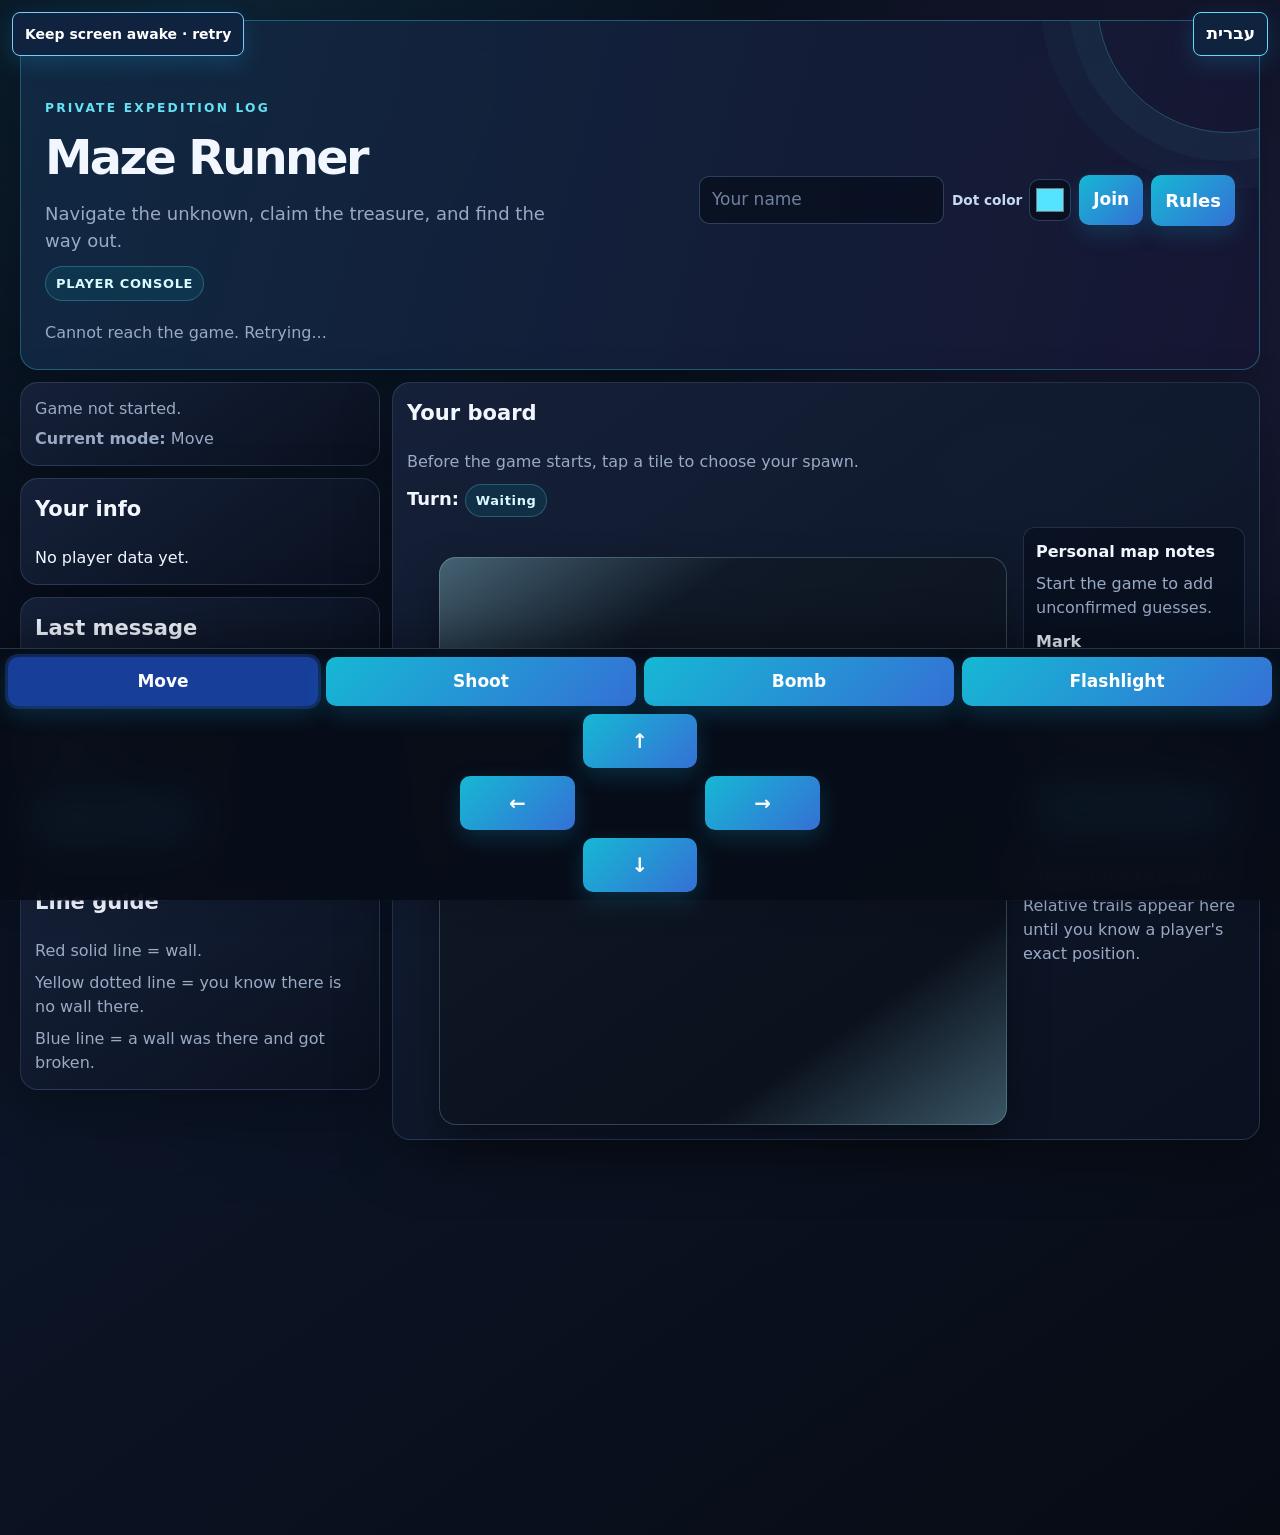
==== commit 9decb82e: "Update index.html" ====
--- a/templates/index.html
+++ b/templates/index.html
@@ -470,8 +470,8 @@
       .logs { max-height: 220px; }
     }
   </style>
-  <link rel="stylesheet" href="/static/game-ui.css">
-  <script src="/static/game-ui.js"></script>
+  <link rel="stylesheet" href="/static/game-ui.css?v=20260920">
+  <script src="/static/game-ui.js?v=20260920"></script>
 </head>
 <body>
 <div class="wrap">
@@ -769,16 +769,17 @@
   }
 
   function getMapWindow() {
-    if (!state?.you?.lost) return { startX: 0, startY: 0, size:10 };
+    if (state?.spectator_map || !state?.you?.lost) return { startX: 0, startY: 0, size:10 };
 
     const current = state.lost_relative_position || { x: 0, y: 0 };
     const riverPlayers=state.you.lost_kind==='river' ? state.river_map?.players||[] : [];
-    const xs=[current.x,...riverPlayers.map(p=>p.x)],ys=[current.y,...riverPlayers.map(p=>p.y)];
-    const boardSize = Math.max(10,Math.max(...xs)-Math.min(...xs)+3,Math.max(...ys)-Math.min(...ys)+3);
+    const visiblePositions=Object.entries(state.your_known_players||{}).filter(([,players])=>players.length).map(([key])=>parseCoordinate(key));
+    const xs=[current.x,...riverPlayers.map(p=>p.x),...visiblePositions.map(p=>p[0])],ys=[current.y,...riverPlayers.map(p=>p.y),...visiblePositions.map(p=>p[1])];
+    const boardSize = Math.max(10,Math.max(...xs)-Math.min(...xs)+1,Math.max(...ys)-Math.min(...ys)+1);
     const centerX=Math.floor((Math.max(...xs)+Math.min(...xs))/2),centerY=Math.floor((Math.max(...ys)+Math.min(...ys))/2);
     return {
-      startX: centerX - Math.floor(boardSize / 2),
-      startY: centerY - Math.floor(boardSize / 2), size:boardSize,
+      startX: state.lost_map_bounds?.x ?? Math.min(Math.min(...xs),Math.max(Math.max(...xs)-boardSize+1,centerX-Math.floor(boardSize/2))),
+      startY: state.lost_map_bounds?.y ?? Math.min(Math.min(...ys),Math.max(Math.max(...ys)-boardSize+1,centerY-Math.floor(boardSize/2))), size:boardSize,
     };
   }
 
@@ -790,8 +791,9 @@
     colLabels.innerHTML = "";
     rowLabels.innerHTML = "";
 
-    const columns = state?.you?.lost
-      ? Array.from({ length: window.size }, (_, index) => window.startX + index)
+    const lost = state?.you?.lost && !state.spectator_map;
+    const columns = lost
+      ? Array.from({ length: window.size }, (_, index) => state.lost_map_bounds?.x != null ? String.fromCharCode(65 + window.startX + index - state.lost_map_bounds.x) : window.startX + index)
       : ["A","B","C","D","E","F","G","H","I","J"];
     columns.forEach(label => {
       const div = document.createElement("div");
@@ -804,7 +806,7 @@
     for (let index = 0; index < window.size; index++) {
       const div = document.createElement("div");
       div.className = "rowLabel";
-      div.textContent = state?.you?.lost ? window.startY + index : index + 1;
+      div.textContent = lost ? (state.lost_map_bounds?.y != null ? window.startY + index - state.lost_map_bounds.y + 1 : window.startY + index) : index + 1;
       rowLabels.appendChild(div);
     }
   }
@@ -821,6 +823,11 @@
   }
 
   function addEdgeMarker(cell, side, kind) {
+    const existing = cell.querySelector(`.edge${side}`);
+    if (existing) {
+      if (kind !== 'broken') return;
+      existing.remove();
+    }
     const div = document.createElement("div");
     div.className = `edgeLine edge${side} ${kind}Edge${side}`;
     cell.appendChild(div);
@@ -901,10 +908,13 @@
       (state.logs || []).map(line => `<div>${escapeHtml(line)}</div>`).join("");
     updateMapNoteControls();
 
-    if (you.lost) {
+    if (state.spectator_map) {
+      document.getElementById("boardTitle").textContent = "Manager map";
+      document.getElementById("boardHint").textContent = "You died. You can now watch the complete manager map.";
+    } else if (you.lost) {
       const tiles = Object.keys(state.your_known_tiles || {}).map(parseCoordinate);
-      const columns = new Set(tiles.map(([x]) => x)).size;
-      const rows = new Set(tiles.map(([, y]) => y)).size;
+      const columns = state.map_progress?.columns ?? new Set(tiles.map(([x]) => x)).size;
+      const rows = state.map_progress?.rows ?? new Set(tiles.map(([, y]) => y)).size;
       document.getElementById("boardTitle").textContent = "Lost-path map";
       document.getElementById("boardHint").textContent =
         `Relative coordinates only — mapped columns: ${columns}/10, rows: ${rows}/10. Map all 10 of each to recover.`;
@@ -923,15 +933,17 @@
     boardEl.innerHTML = "";
     if (!state || !state.you) return;
 
-    const knownTiles = state.your_known_tiles || {};
-    const manualTiles = state.your_manual_tiles || {};
-    const manualWallEdges = state.your_manual_wall_edges || [];
-    const knownPlayers = state.your_known_players || {};
-    const openEdges = state.your_known_open_edges || [];
-    const brokenEdges = state.your_known_broken_walls || [];
-    const knownWallEdges = state.your_known_wall_edges || [];
+    const spectator = state.spectator_map;
+    const knownTiles = spectator?.tiles || state.your_known_tiles || {};
+    const manualTiles = spectator ? {} : state.your_manual_tiles || {};
+    const manualWallEdges = spectator ? [] : state.your_manual_wall_edges || [];
+    const knownPlayers = spectator ? spectator.players.reduce((all,p)=>{(all[`${p.x},${p.y}`] ||= []).push(p);return all;},{}) : state.your_known_players || {};
+    const openEdges = spectator?.open_edges || state.your_known_open_edges || [];
+    const brokenEdges = spectator?.broken_walls || state.your_known_broken_walls || [];
+    const knownWallEdges = spectator?.wall_edges || state.your_known_wall_edges || [];
+    const birthSpots = spectator?.birth_spots || state.birth_spots || {};
     const window = getMapWindow();
-    const lostMap = Boolean(state.you.lost);
+    const lostMap = Boolean(state.you.lost && !spectator);
     boardEl.style.gridTemplateColumns=`repeat(${window.size},minmax(0,1fr))`;
     boardEl.style.gridTemplateRows=`repeat(${window.size},minmax(0,1fr))`;
     let legend = document.getElementById('birthLegend');
@@ -941,7 +953,7 @@
       legend.className = 'birthLegend';
       boardEl.closest('.boardWorkspace').after(legend);
     }
-    drawBirthLegend(legend, state.birth_spots || {}, lostMap);
+    drawBirthLegend(legend, birthSpots, lostMap);
     const relativePosition = state.lost_relative_position || { x: 0, y: 0 };
     const publicPositions = state.public_revealed_players || [];
 
@@ -958,7 +970,7 @@
         const cell = document.createElement("div");
         cell.className = "cell" + (tile === "unknown" ? " unknown" : "") + (isManualTile ? " manual" : "");
         cell.title = `${lostMap ? `relative ${x},${y}` : `${x},${y}`}${isManualTile ? `: unconfirmed ${manualTile}` : ""}`;
-        cell.onclick = () => handleBoardClick(x, y);
+        if (!spectator) cell.onclick = () => handleBoardClick(x, y);
 
         const texture = textureMap[tile];
         if (texture) {
@@ -992,7 +1004,7 @@
           ? []
           : publicPositions.filter(player => player.x === x && player.y === y);
 
-        const birthNames = (state.birth_spots?.[key] || []).map(owner => owner.name);
+        const birthNames = (birthSpots[key] || []).map(owner => owner.name);
         drawBirthLabel(cell, birthNames);
 
         const occupants = [...(knownPlayers[key] || []), ...publicHere];
--- a/static/game-ui.css
+++ b/static/game-ui.css
@@ -51,3 +51,84 @@
   .modeButtons button { padding:8px 4px; font-size:12px; }
 }
 @media (prefers-reduced-motion:reduce) { *, *::before, *::after { animation:none !important; transition:none !important; } }
+
+/* Larger type shared by all three pages. */
+html { font-size:18px; }
+body { font-size:18px; line-height:1.5; }
+button, input, select, textarea { font-size:17px; }
+.small, .hint, .subtitle, .pill, .statsRow, .birthLegend, .mapNotesPanel label,
+.trailTitle, #playersTable th, #playersTable td, .logs, .mapNotesPanel, #lastMessage,
+#playerInfo, #gameStatus, #socketInfo, #joinStatus { font-size:16px; line-height:1.5; }
+.cell .playerTag { font-size:12px; line-height:15px; height:29px; padding-bottom:13px; min-width:0; }
+.cell .playerTag::after { width:11px; height:11px; }
+.cell .birthLabel { font-size:12px; line-height:15px; }
+.cell.birthCell .occupants { bottom:15px; }
+.mapNotesPanel { overflow:auto; }
+.hero { padding-top:78px; }
+#wakeLockButton { position:fixed; top:12px; left:12px; z-index:9998; max-width:calc(100vw - 125px); padding:8px 12px; border:1px solid #7acaff; border-radius:8px; background:#10233e; color:white; font-size:14px; cursor:pointer; }
+#wakeLockButton:disabled { opacity:.7; cursor:default; }
+.treasureReveal, #boardDetail { color:#f4f7ff; background:#142136; border:2px solid #ffd66b; border-radius:18px; padding:24px; max-height:90dvh; overflow:auto; }
+.treasureReveal { max-width:560px; text-align:center; box-shadow:0 0 80px #ffd16655; }
+dialog::backdrop { background:#050b18c9; }
+dialog button { padding:12px 20px; color:white; background:#2469b9; border:1px solid #70cdff; border-radius:8px; cursor:pointer; }
+.mapView { min-width:0; direction:ltr; }
+.mapGrid { display:grid; gap:1px; width:100%; direction:ltr; }
+.mapAxes { display:grid; grid-template-columns:24px minmax(0,1fr); grid-template-rows:24px auto; direction:ltr; }
+.mapAxisColumns { grid-column:2; display:grid; grid-template-columns:repeat(10,1fr); text-align:center; }
+.mapAxisRows { grid-row:2; display:grid; grid-template-rows:repeat(10,1fr); align-items:center; text-align:center; }
+.mapAxes .mapGrid { grid-row:2; grid-column:2; }
+.mapGrid .cell { position:relative; min-width:0; aspect-ratio:1; background:#28364a; overflow:hidden; }
+.mapGrid .playerTag { color:white; font-weight:800; text-shadow:0 1px 3px black; }
+.mapGrid .playerTag::after { content:''; position:absolute; left:50%; transform:translateX(-50%); background:var(--player-color); border:1px solid #091224; border-radius:50%; bottom:1px; }
+.mapPreview .occupants { inset:0; flex-wrap:nowrap; overflow:visible; }
+.mapPreview .playerTag { font-size:0; height:100%; padding:0; }
+.mapPreview .playerTag::after { width:70%; max-width:10px; height:auto; aspect-ratio:1; bottom:50%; transform:translate(-50%,50%); }
+.mapPreview .birthLabel { font-size:0; height:2px; line-height:2px; }
+.mapPreview .birthCell .occupants { bottom:2px; }
+.mapNames { display:flex; flex-wrap:wrap; gap:6px 12px; margin-top:6px; font-size:16px; max-height:80px; overflow:auto; }
+.mapNames span { padding-inline-start:6px; overflow-wrap:anywhere; }
+.mapEdge { position:absolute; z-index:6; pointer-events:none; border-color:#f44336; border-style:solid; border-width:0; }
+.mapEdge.top { top:0; left:0; right:0; border-top-width:3px; }
+.mapEdge.left { top:0; left:0; bottom:0; border-left-width:3px; }
+.mapEdge.bottom { bottom:0; left:0; right:0; border-bottom-width:3px; }
+.mapEdge.right { right:0; top:0; bottom:0; border-right-width:3px; }
+.mapEdge.open { border-color:#f6c85a; border-style:dotted; }
+.mapEdge.broken { border-color:#52d8ff; }
+.publicBoardsPage { margin:0; background:#0a1220; color:#f3f7ff; font-family:system-ui,sans-serif; }
+.publicBoardsPage * { box-sizing:border-box; }
+.publicBoardsPage main { max-width:1920px; margin:auto; padding:62px 20px 24px; }
+.publicBoardsPage a { color:#78deff; }
+.boardsHeader h1 { margin:4px 0; font-size:30px; }
+.boardsHeader p { margin:6px 0; }
+#boardsDashboard { display:grid; grid-template-columns:minmax(0,1fr) minmax(280px,27%); gap:16px; align-items:start; }
+#boardsList { display:grid; grid-template-columns:repeat(var(--columns,2),minmax(0,1fr)); gap:12px; align-items:start; }
+.publicBoardCard { min-width:0; padding:10px; background:#142136; border:1px solid #41566f; border-radius:12px; cursor:zoom-in; }
+.publicBoardCard:focus-visible { outline:3px solid #78deff; }
+.publicBoardCard h2 { font-size:18px; margin:0 0 6px; overflow-wrap:anywhere; }
+.publicBoardCard .mapView { max-width:var(--preview-size,280px); margin:auto; }
+.managerMapCard { border-color:#ffd66b; }
+.boardCaption { font-size:15px; color:#b8c7dd; margin-top:4px; }
+.publicLogPanel { min-width:0; padding:14px; background:#142136; border:1px solid #41566f; border-radius:12px; position:sticky; top:58px; }
+.publicLogPanel h2 { font-size:22px; margin:0 0 10px; }
+#publicLogs { max-height:min(var(--log-height,700px),calc(100dvh - 145px)); min-height:240px; overflow:auto; font-size:17px; overflow-wrap:anywhere; }
+#publicLogs > div { padding:8px 0; border-bottom:1px solid #33465e; }
+#boardDetail { width:min(1300px,96vw); max-width:96vw; }
+#boardDetail > header { display:flex; gap:20px; justify-content:space-between; align-items:center; }
+#boardDetail h2 { margin:0 0 10px; }
+.detailColumns { display:grid; grid-template-columns:minmax(0,2fr) minmax(230px,1fr); gap:24px; }
+#detailMap { overflow:auto; direction:ltr; }
+#detailMap .mapView { min-width:500px; }
+#detailStats { max-height:70dvh; }
+#savedMaps { display:grid; gap:16px; margin-top:18px; max-height:650px; overflow:auto; }
+.savedMapCard { border:1px solid #526985; padding:12px; border-radius:12px; }
+.savedMapCard summary { cursor:pointer; font-size:18px; }
+@media(max-width:800px) {
+  #boardsDashboard { grid-template-columns:minmax(0,1fr); }
+  .publicLogPanel { position:static; }
+  #publicLogs { max-height:400px; }
+  .detailColumns { grid-template-columns:minmax(0,1fr); }
+  #boardDetail { padding:12px; }
+  #detailMap .mapView { min-width:0; }
+  .modeButtons button { font-size:16px; }
+  .wrap { padding-bottom:365px; }
+}
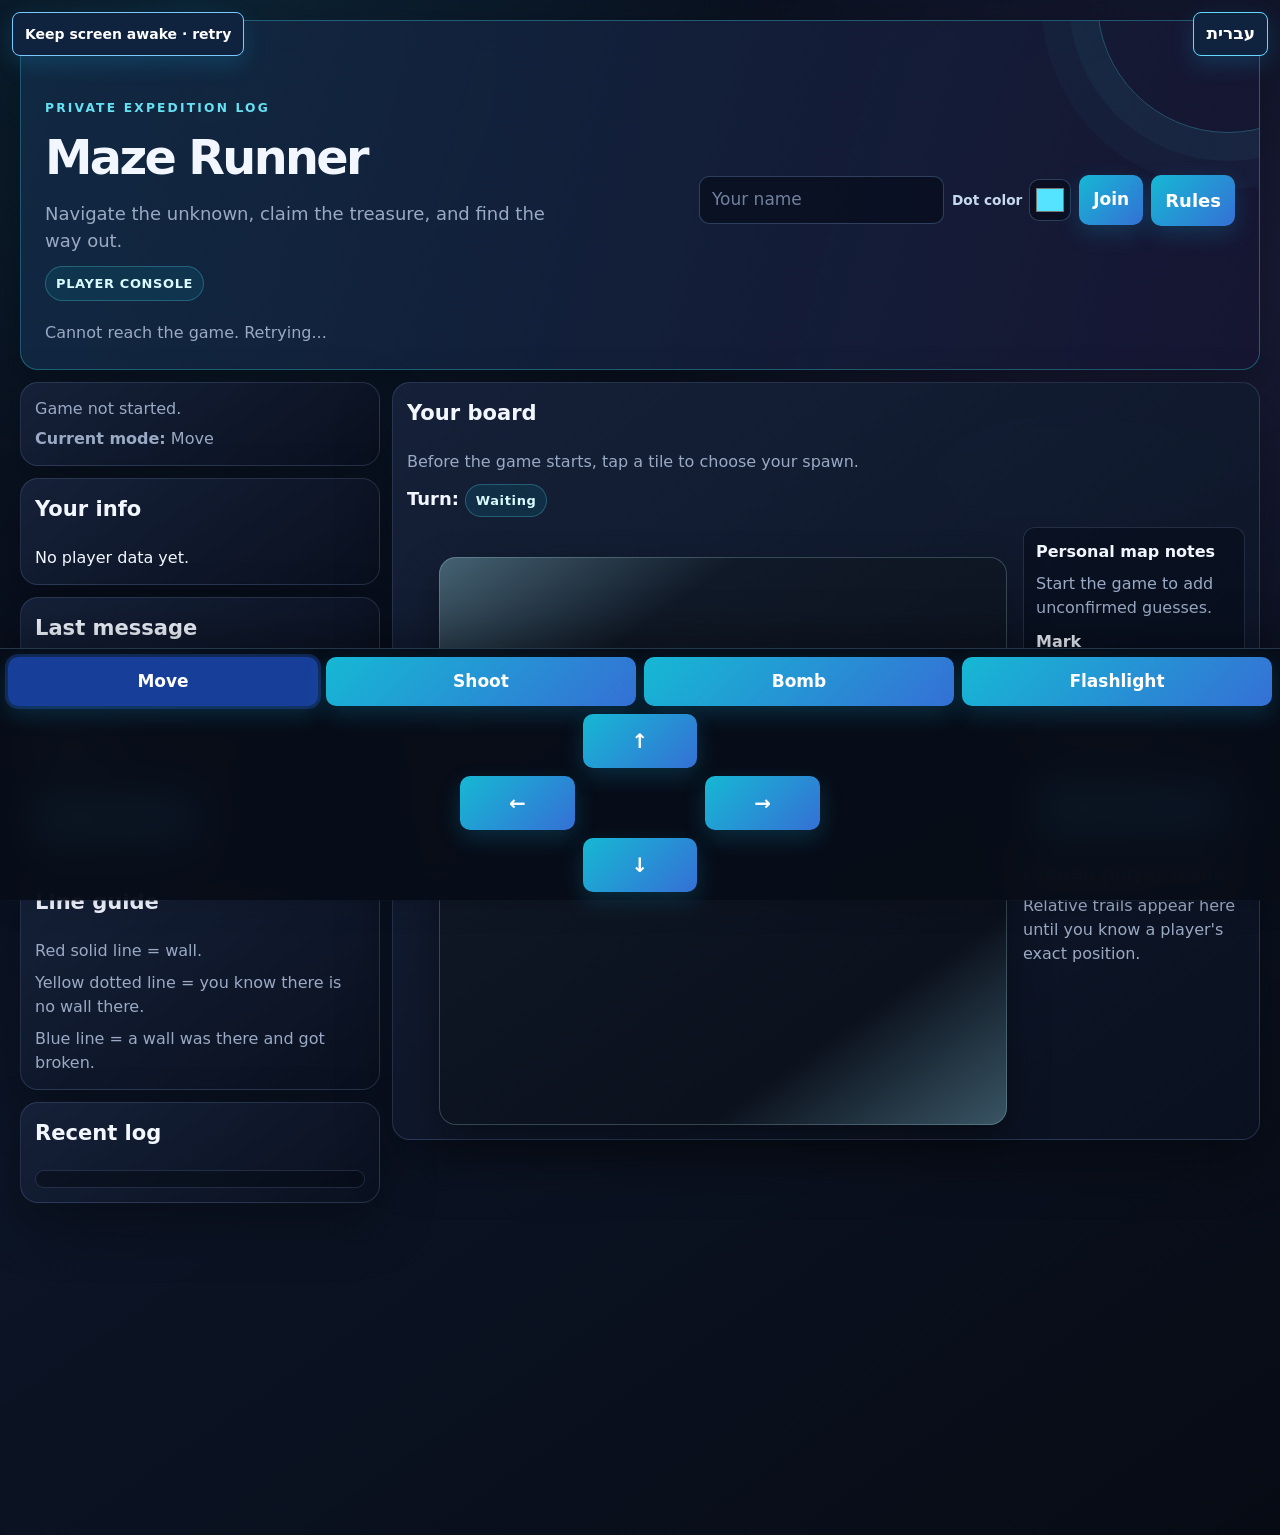
==== commit 7b9cedd4: "Update index.html" ====
--- a/templates/index.html
+++ b/templates/index.html
@@ -471,7 +471,7 @@
     }
   </style>
   <link rel="stylesheet" href="/static/game-ui.css?v=20260920">
-  <script src="/static/game-ui.js?v=20260920"></script>
+  <script src="/static/game-ui.js?v=20260921"></script>
 </head>
 <body>
 <div class="wrap">
--- a/static/game-ui.css
+++ b/static/game-ui.css
@@ -63,6 +63,13 @@
 .cell .playerTag::after { width:11px; height:11px; }
 .cell .birthLabel { font-size:12px; line-height:15px; }
 .cell.birthCell .occupants { bottom:15px; }
+/* Leave room for both the player dots and the birth label on small tiles. */
+@media (max-width:640px) {
+  #board .cell .playerTag { font-size:9px; line-height:9px; height:18px; padding-bottom:9px; }
+  #board .cell .playerTag::after { width:8px; height:8px; }
+  #board .cell .birthLabel { font-size:8px; line-height:9px; }
+  #board .cell.birthCell .occupants { bottom:9px; }
+}
 .mapNotesPanel { overflow:auto; }
 .hero { padding-top:78px; }
 #wakeLockButton { position:fixed; top:12px; left:12px; z-index:9998; max-width:calc(100vw - 125px); padding:8px 12px; border:1px solid #7acaff; border-radius:8px; background:#10233e; color:white; font-size:14px; cursor:pointer; }
